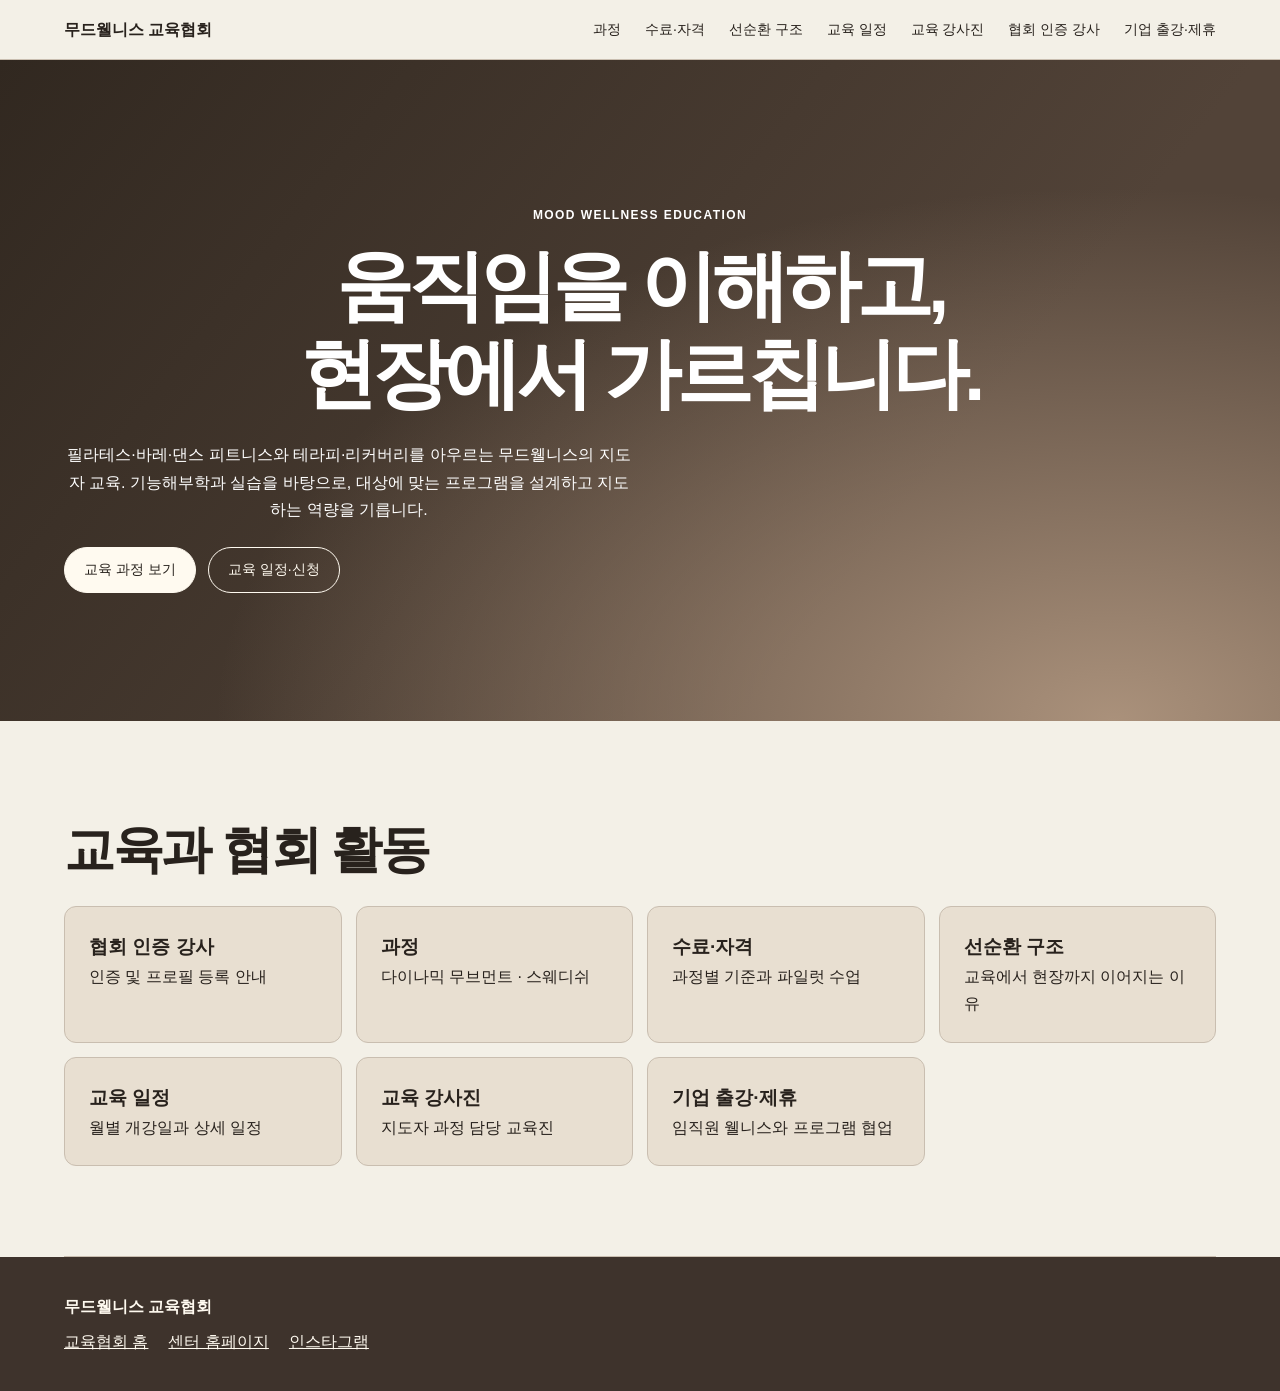
==== index.html @ dcc95cee "Distinguish teaching faculty from association-certified instructors" ====
<!DOCTYPE html>
<html lang="ko">
<head>
    <meta charset="UTF-8">
    <meta name="viewport" content="width=device-width, initial-scale=1.0">
    <title>무드웰니스 교육협회 | 무드웰니스 교육협회</title>
    <style>
        html {
            scroll-behavior: smooth;
        }
        
        *, *::before, *::after {
            box-sizing: border-box;
        }
        
        body {
            font-family: 'Malgun Gothic', 'Apple SD Gothic Neo', sans-serif;
            margin: 0;
            padding: 0;
            background-color: #fcfbfa;
            color: #333333;
            font-size: 11pt;
            line-height: 1.6;
        }

        /* 고정 네비게이션 바 */
        .navbar {
            position: fixed;
            top: 0;
            left: 0;
            width: 100%;
            height: 60px;
            background-color: rgba(43, 35, 33, 0.95);
            display: flex;
            justify-content: space-between;
            align-items: center;
            padding: 0 30px;
            z-index: 1000;
            box-shadow: 0 2px 10px rgba(0,0,0,0.1);
        }

        .navbar .logo {
            color: #ffffff;
            font-weight: bold;
            font-size: 14pt;
            letter-spacing: 1px;
        }

        .navbar .nav-links {
            display: flex;
            gap: 20px;
        }

        .navbar .nav-links a {
            color: #e0dcd8;
            text-decoration: none;
            font-size: 10.5pt;
            font-weight: 500;
            transition: color 0.3s;
        }

        .navbar .nav-links a:hover {
            color: #d4b29c;
        }
        
        /* 우측 상시 플로팅 버튼 그룹 */
        .floating-group {
            position: fixed;
            right: 25px;
            bottom: 25px;
            display: flex;
            flex-direction: column;
            gap: 10px;
            z-index: 9999;
        }

        .floating-btn {
            width: 220px;
            height: 48px;
            text-decoration: none;
            border-radius: 25px;
            display: flex;
            justify-content: center;
            align-items: center;
            font-weight: bold;
            font-size: 10pt;
            box-shadow: 0 4px 12px rgba(0,0,0,0.15);
            transition: transform 0.2s, background-color 0.2s;
        }

        .floating-btn:hover {
            transform: scale(1.03);
        }

        .floating-kakao {
            background-color: #FEE500;
            color: #191919;
        }

        .floating-kakao:hover {
            background-color: #fada0a;
        }

        .floating-apply {
            background-color: #7d2d3b;
            color: #ffffff;
        }

        .floating-apply:hover {
            background-color: #63232e;
        }

        .floating-icon {
            margin-right: 6px;
            font-size: 12pt;
        }
        
        .section {
            padding: 100px 30px 80px 30px;
            min-height: 100vh;
            display: flex;
            flex-direction: column;
            justify-content: center;
            align-items: center;
            scroll-margin-top: 60px;
        }
        
        /* 1. 히어로 섹션 */
        #hero {
            background-color: #2b2321;
            color: #ffffff;
            text-align: center;
            padding-top: 140px;
        }
        
        .hero-tag {
            font-size: 12pt;
            letter-spacing: 3px;
            color: #d4b29c;
            margin-bottom: 15px;
            font-weight: bold;
        }
        
        .hero-title {
            font-size: 32pt;
            font-weight: bold;
            line-height: 1.4;
            margin: 0 0 20px 0;
            color: #ffffff;
        }
        
        .hero-sub {
            font-size: 15pt;
            color: #e0dcd8;
            margin-bottom: 40px;
        }
        
        .hero-keywords {
            display: flex;
            gap: 15px;
            margin-bottom: 50px;
        }
        
        .keyword-badge {
            background-color: rgba(212, 178, 156, 0.2);
            border: 1px solid rgba(212, 178, 156, 0.4);
            padding: 8px 25px;
            border-radius: 25px;
            font-size: 11pt;
            color: #d4b29c;
        }

        .cta-btn {
            display: inline-block;
            background-color: #d4b29c;
            color: #2b2321;
            padding: 15px 40px;
            border-radius: 4px;
            font-weight: bold;
            text-decoration: none;
            font-size: 12pt;
            transition: background-color 0.3s;
            margin-top: 10px;
        }

        .cta-btn:hover {
            background-color: #c39e87;
        }
        
        /* 2. 가치관 섹션 */
        #value {
            background-color: #f5f1ed;
            text-align: center;
        }
        
        .section-label {
            font-size: 11pt;
            text-transform: uppercase;
            letter-spacing: 3px;
            color: #8c7667;
            margin-bottom: 15px;
            font-weight: bold;
        }
        
        .value-title {
            font-size: 24pt;
            color: #4a3b32;
            margin-bottom: 30px;
            line-height: 1.5;
            max-width: 900px;
        }
        
        .value-text {
            font-size: 13pt;
            color: #5a4f46;
            max-width: 800px;
            margin: 0 auto;
            line-height: 1.9;
        }
        
        /* 3. 철학 및 특징 섹션 */
        #philosophy {
            background-color: #faf7f5;
        }
        
        .philo-card {
            text-align: center;
            max-width: 800px;
            margin-bottom: 60px;
            background: #ffffff;
            padding: 40px;
            border-radius: 8px;
            border: 1px solid #eaded7;
        }

        .philo-title {
            font-size: 24pt;
            color: #7d2d3b;
            margin-bottom: 20px;
            font-weight: bold;
        }
        
        .philo-text {
            font-size: 12pt;
            color: #555555;
            line-height: 1.9;
        }
        
        .why-grid {
            display: flex;
            gap: 25px;
            max-width: 1100px;
            width: 100%;
        }
        
        .why-col {
            flex: 1;
            background-color: #ffffff;
            border: 1px solid #e8e3de;
            border-radius: 8px;
            padding: 35px 25px;
            box-shadow: 0 4px 15px rgba(0,0,0,0.02);
        }
        
        .col-num {
            font-size: 18pt;
            font-weight: bold;
            color: #7d2d3b;
            margin-bottom: 10px;
        }
        
        .col-title {
            font-size: 14pt;
            font-weight: bold;
            color: #333333;
            margin-bottom: 15px;
            border-left: 4px solid #7d2d3b;
            padding-left: 10px;
        }
        
        .col-desc {
            font-size: 11pt;
            color: #666666;
            line-height: 1.7;
        }
        
        /* 4. 커리큘럼 섹션 */
        #curriculum {
            background-color: #ffffff;
        }

        .curr-main-title {
            font-size: 26pt;
            color: #4a3b32;
            text-align: center;
            margin-bottom: 50px;
            font-weight: bold;
        }
        
        .curr-grid {
            display: flex;
            gap: 30px;
            max-width: 1100px;
            width: 100%;
        }
        
        .curr-col {
            flex: 1;
            background-color: #ffffff;
            border: 1px solid #e8e3de;
            border-top: 5px solid #7d2d3b;
            border-radius: 4px;
            padding: 40px 30px;
            display: flex;
            flex-direction: column;
        }
        
        .curr-col.accent {
            border-top-color: #8c7667;
        }
        
        .curr-type {
            font-size: 18pt;
            font-weight: bold;
            color: #333333;
            margin-bottom: 5px;
        }
        
        .curr-subtype {
            font-size: 11pt;
            color: #888888;
            margin-bottom: 30px;
        }
        
        .curr-section-title {
            font-size: 12pt;
            font-weight: bold;
            color: #7d2d3b;
            margin-bottom: 15px;
            margin-top: 20px;
        }

        .curr-col.accent .curr-section-title {
            color: #8c7667;
        }
        
        .curr-list {
            list-style: none;
            padding: 0;
            margin: 0 0 30px 0;
        }
        
        .curr-list li {
            font-size: 11pt;
            color: #555555;
            margin-bottom: 10px;
            padding-left: 22px;
            position: relative;
        }
        
        .curr-list li::before {
            content: "✓";
            position: absolute;
            left: 0;
            color: #7d2d3b;
            font-weight: bold;
        }
        
        .curr-col.accent .curr-list li::before {
            color: #8c7667;
        }
        
        .curr-detail-list {
            list-style: none;
            padding: 0;
            margin: 0;
        }
        
        .curr-detail-list li {
            font-size: 10.5pt;
            color: #666666;
            margin-bottom: 8px;
            padding-left: 15px;
            position: relative;
        }

        .curr-detail-list li::before {
            content: "•";
            position: absolute;
            left: 0;
            color: #ccc;
        }

        .inner-link-btn {
            margin-top: auto;
            background-color: #7d2d3b;
            color: #ffffff;
            text-align: center;
            padding: 12px 20px;
            border-radius: 4px;
            font-weight: bold;
            text-decoration: none;
            font-size: 11pt;
            cursor: pointer;
            border: none;
            transition: background-color 0.3s;
        }

        .curr-col.accent .inner-link-btn {
            background-color: #8c7667;
        }

        .inner-link-btn:hover {
            background-color: #63232e;
        }

        .curr-col.accent .inner-link-btn:hover {
            background-color: #725f52;
        }
        
        /* 5. 추천 대상 섹션 */
        #target {
            background-color: #fcfbfa;
        }
        
        .target-grid {
            display: grid;
            grid-template-columns: repeat(2, 1fr);
            gap: 25px;
            max-width: 1100px;
            width: 100%;
            margin-top: 20px;
        }
        
        .target-inner {
            background-color: #ffffff;
            border: 1px solid #eeded7;
            border-radius: 8px;
            padding: 35px;
            box-shadow: 0 4px 10px rgba(0,0,0,0.01);
        }
        
        .target-num {
            font-size: 13pt;
            color: #8c7667;
            font-weight: bold;
            margin-bottom: 5px;
        }
        
        .target-title {
            font-size: 14pt;
            font-weight: bold;
            color: #7d2d3b;
            margin-bottom: 20px;
        }
        
        .target-list {
            padding-left: 20px;
            margin: 0;
        }
        
        .target-list li {
            font-size: 10.5pt;
            color: #555555;
            margin-bottom: 12px;
            line-height: 1.6;
        }
        
        /* 6. 푸터 섹션 */
        .footer {
            background-color: #7d2d3b;
            color: #ffffff;
            padding: 60px 30px;
            text-align: center;
            width: 100%;
        }
        
        .footer-cta {
            font-size: 20pt;
            font-weight: bold;
            margin-bottom: 15px;
            color: #ffffff;
        }
        
        .footer-sub {
            font-size: 13pt;
            color: #e0c5c9;
            margin-bottom: 35px;
        }
        
        .footer-btn {
            display: inline-block;
            background-color: #ffffff;
            color: #7d2d3b;
            padding: 15px 45px;
            border-radius: 4px;
            font-weight: bold;
            text-decoration: none;
            font-size: 12pt;
            transition: background-color 0.3s;
        }

        .footer-btn:hover {
            background-color: #f5f5f5;
        }
        
        .footer-info {
            margin-top: 50px;
            font-size: 9.5pt;
            color: #c9a0a6;
            border-top: 1px solid rgba(255,255,255,0.15);
            padding-top: 30px;
            line-height: 1.8;
        }

        /* 모달(Modal) 팝업 레이아웃 스타일 */
        .modal-overlay {
            position: fixed;
            top: 0;
            left: 0;
            width: 100%;
            height: 100%;
            background-color: rgba(0,0,0,0.7);
            display: none;
            justify-content: center;
            align-items: center;
            z-index: 10000;
            padding: 20px;
        }

        .modal-content {
            background-color: #fcfbfa;
            width: 100%;
            max-width: 800px;
            max-height: 85vh;
            border-radius: 8px;
            overflow-y: auto;
            padding: 40px 30px;
            position: relative;
            box-shadow: 0 5px 25px rgba(0,0,0,0.3);
        }

        .modal-close-btn {
            position: absolute;
            top: 20px;
            right: 20px;
            font-size: 20pt;
            background: none;
            border: none;
            color: #555555;
            cursor: pointer;
            font-weight: bold;
        }

        .modal-header-tag {
            font-size: 10.5pt;
            color: #8c7667;
            font-weight: bold;
            letter-spacing: 1px;
            margin-bottom: 5px;
        }

        .modal-title {
            font-size: 22pt;
            color: #7d2d3b;
            font-weight: bold;
            margin: 0 0 10px 0;
            line-height: 1.4;
        }

        .modal-subtitle {
            font-size: 13pt;
            color: #333333;
            margin-bottom: 25px;
            border-bottom: 2px solid #eeded7;
            padding-bottom: 15px;
            font-weight: 500;
        }

        .modal-section {
            margin-bottom: 30px;
        }

        .modal-section-title {
            font-size: 13pt;
            font-weight: bold;
            color: #4a3b32;
            margin-bottom: 12px;
            border-left: 4px solid #7d2d3b;
            padding-left: 10px;
        }

        .modal-intro-text {
            font-size: 11pt;
            color: #555555;
            line-height: 1.8;
            background-color: #f5f1ed;
            padding: 20px;
            border-radius: 6px;
        }

        .modal-features-grid {
            display: grid;
            grid-template-columns: repeat(3, 1fr);
            gap: 15px;
            margin-top: 15px;
        }

        .modal-feat-box {
            background: #ffffff;
            border: 1px solid #e8e3de;
            padding: 20px 15px;
            border-radius: 6px;
        }

        .modal-feat-num {
            font-size: 11pt;
            font-weight: bold;
            color: #7d2d3b;
            margin-bottom: 5px;
        }

        .modal-feat-title {
            font-size: 11.5pt;
            font-weight: bold;
            color: #333333;
            margin-bottom: 8px;
        }

        .modal-feat-desc {
            font-size: 9.5pt;
            color: #666666;
            line-height: 1.6;
        }

        /* 모달 팝업 내부의 교육 혜택 전용 그리드 레이아웃 */
        .modal-benefits-grid {
            display: grid;
            grid-template-columns: repeat(2, 1fr);
            gap: 15px;
            margin-top: 15px;
        }

        .modal-benefit-box {
            background-color: #f5f1ed;
            border: 1px solid #e8e3de;
            border-radius: 6px;
            padding: 20px;
            display: flex;
            align-items: center;
            gap: 15px;
        }

        .modal-benefit-icon {
            font-size: 18pt;
            background-color: #ffffff;
            width: 45px;
            height: 45px;
            border-radius: 50%;
            display: flex;
            justify-content: center;
            align-items: center;
            color: #7d2d3b;
            flex-shrink: 0;
            box-shadow: 0 2px 5px rgba(0,0,0,0.05);
        }

        .modal-benefit-text {
            font-size: 11pt;
            font-weight: bold;
            color: #4a3b32;
            line-height: 1.4;
        }

        .modal-step-box {
            background: #ffffff;
            border: 1px solid #eaded7;
            padding: 25px;
            border-radius: 6px;
            margin-bottom: 15px;
        }

        .modal-step-title {
            font-size: 12pt;
            font-weight: bold;
            color: #ffffff;
            background-color: #5a4f46;
            padding: 8px 15px;
            border-radius: 4px;
            margin-bottom: 15px;
            display: inline-block;
        }

        .modal-step-box:last-child .modal-step-title {
            background-color: #443a33;
        }

        .modal-step-list {
            margin: 0;
            padding-left: 20px;
        }

        .modal-step-list li {
            font-size: 10.5pt;
            color: #444444;
            margin-bottom: 8px;
            line-height: 1.6;
        }

        @media (max-width: 768px) {
            .why-grid, .curr-grid, .target-grid, .modal-features-grid, .modal-benefits-grid {
                flex-direction: column;
                grid-template-columns: 1fr;
            }
            .navbar .nav-links {
                display: none;
            }
            .hero-title {
                font-size: 22pt;
            }
            .floating-group {
                right: 15px;
                bottom: 15px;
            }
            .floating-btn {
                width: 190px;
                height: 42px;
                font-size: 9pt;
            }
        }
    </style>
<style>:root{--paper:#f3f0e7;--ink:#28221d;--muted:#65594f;--line:#c9beb0;--dark:#3e332c}body{background:var(--paper);color:var(--ink);font-family:"Apple SD Gothic Neo","Malgun Gothic",sans-serif;font-size:16px;line-height:1.7}.edu-nav{display:flex;flex-wrap:wrap;justify-content:space-between;align-items:center;gap:12px;padding:16px max(5vw,20px);border-bottom:1px solid var(--line)}.edu-nav a,.edu-foot a{color:inherit;text-decoration:none}.edu-nav nav{display:flex;gap:clamp(10px,2vw,24px);flex-wrap:wrap;font-size:14px}.edu-brand{font-weight:800}.edu-hero{padding:clamp(60px,10vw,140px) max(5vw,20px);background:radial-gradient(ellipse at 87% 100%,#aa917b 0%,transparent 57%),linear-gradient(128deg,#312820,#524338 70%);color:#fffaf0}.edu-hero h1{font-size:clamp(34px,6vw,84px);line-height:1.14;letter-spacing:-.065em;margin:15px 0 24px;word-break:keep-all}.edu-hero p{max-width:570px}.edu-kicker{font-size:12px;letter-spacing:.12em;font-weight:700}.edu-section,#curriculum.section{width:min(1160px,90vw);margin:auto;padding:clamp(48px,7vw,100px) 0;border-bottom:1px solid var(--line);text-align:left;background:transparent;max-width:none}.edu-section h2,#curriculum .curr-main-title{font-size:clamp(28px,4vw,52px);line-height:1.24;letter-spacing:-.045em;margin:8px 0 24px;color:var(--ink)}.edu-grid{display:grid;grid-template-columns:repeat(auto-fit,minmax(min(100%,245px),1fr));gap:0;border-top:1px solid var(--line)}.edu-grid article{padding:24px;border-bottom:1px solid var(--line);border-right:1px solid var(--line)}.edu-grid article:last-child{border-right:0}.edu-grid h3{margin:0 0 8px}.edu-grid p,.edu-section>p{color:var(--muted);max-width:70ch}.edu-actions{display:flex;flex-wrap:wrap;gap:12px;margin-top:24px}.edu-button,.inner-link-btn{display:inline-block;border:1px solid var(--dark);border-radius:999px;padding:10px 19px;color:#fffaf0;background:var(--dark);text-decoration:none;font:inherit;font-size:14px;cursor:pointer}.edu-hero .edu-button{background:#fffaf0;color:var(--ink);border-color:#fffaf0}.edu-hero .edu-button.secondary{background:transparent;color:#fffaf0}.edu-foot{background:var(--dark);color:#fffaf0;padding:36px 5vw}.edu-foot a{display:inline-block;margin:8px 20px 0 0;text-decoration:underline}#curriculum .curr-grid{display:grid;grid-template-columns:repeat(2,minmax(0,1fr));gap:20px}#curriculum .curr-col{background:#ebe4da;color:var(--ink);border:1px solid var(--line);box-shadow:none;padding:clamp(17px,3vw,34px)}#curriculum .curr-col.accent{background:#e2d7ca}#curriculum .section-label{color:var(--muted)}a:focus-visible,button:focus-visible{outline:2px solid #95745a;outline-offset:4px}@media(max-width:700px){#curriculum .curr-grid{grid-template-columns:1fr}.edu-grid article{border-right:0}}@media(prefers-reduced-motion:reduce){html{scroll-behavior:auto}}</style>
<style>
.edu-button,.inner-link-btn,.button{transition:transform .2s ease,box-shadow .2s ease}
@media(hover:hover){.edu-button:hover,.inner-link-btn:hover,.button:hover{transform:translateY(-2px);box-shadow:0 5px 15px rgb(40 34 29 / .18)}}
@keyframes mw-rise{from{opacity:.45;transform:translateY(12px)}to{opacity:1;transform:translateY(0)}}
@media(prefers-reduced-motion:no-preference){.mw-enter{animation:mw-rise .48s ease-out both}}
@media(prefers-reduced-motion:reduce){html{scroll-behavior:auto!important}.edu-button,.inner-link-btn,.button{transition:none}}
</style>
<style>
.edu-nav{position:sticky;top:0;background:#f3f0e7;z-index:5}.edu-nav nav a:hover{text-decoration:underline}.edu-page-hero{padding:clamp(42px,7vw,95px) 5vw;background:linear-gradient(118deg,#30261f,#6a5749);color:#fffaf0}.edu-page-hero h1{font-size:clamp(35px,6vw,72px);letter-spacing:-.055em;line-height:1.18;margin:12px 0}.edu-page-hero p{max-width:58ch;margin-bottom:0}.feature-links{display:grid;grid-template-columns:repeat(auto-fit,minmax(min(100%,220px),1fr));gap:14px}.feature-links a{display:block;padding:24px;background:#e8dfd1;border:1px solid #c9beb0;border-radius:12px;text-decoration:none;color:#28221d;transition:background .2s}.feature-links a:hover{background:#dacbbb}.feature-links strong{display:block;font-size:19px}.edu-section .modal-section{margin:24px 0;padding:clamp(18px,4vw,32px);background:#fffaf1;border:1px solid #c9beb0;border-radius:12px}.edu-section .modal-section-title{font-size:clamp(19px,3vw,26px);color:#382b23}.edu-section .modal-feat-box,.edu-section .modal-step-box{background:#f0e8dc;color:#28221d}.edu-section .modal-grid,.edu-section .modal-feat-grid{gap:12px}.edu-section .modal-text{color:#51473e}.edu-section .modal-subtitle{color:#51473e}.cal-bar{display:flex;align-items:center;justify-content:space-between;gap:12px;margin-bottom:16px}.cal-bar h2{margin:0}.cal-grid{display:grid;grid-template-columns:repeat(7,minmax(0,1fr));gap:2px}.cal-day{background:#fffaf1;min-height:76px;padding:6px;border:1px solid #ddd1c2;overflow-wrap:anywhere}.cal-day.empty{background:transparent;border-color:transparent}.cal-week{text-align:center;font-weight:700;font-size:13px}.cal-event{display:block;width:100%;border:0;text-align:left;background:#e3d4c4;color:#30261f;border-radius:4px;padding:4px;cursor:pointer;margin-top:4px}.edu-panel{margin:20px 0;padding:24px;background:#ebe2d4;border-radius:12px}.edu-form{display:grid;gap:12px;max-width:640px}.edu-form label{display:grid;gap:3px}.edu-form input,.edu-form textarea,.edu-form select{width:100%;font:inherit;padding:8px;border:1px solid #a89989;border-radius:6px;background:#fffcf5}.edu-form input[type=checkbox]{width:auto}.edu-form button{justify-self:start}.edu-panel pre{font:inherit;white-space:pre-wrap;overflow-wrap:anywhere}.edu-profile img{width:100%;max-height:260px;object-fit:cover;border-radius:8px}.edu-profile p{white-space:pre-wrap}@media(max-width:560px){.cal-day{min-height:45px;padding:2px;font-size:12px}.cal-event{font-size:10px;padding:2px}.edu-panel{padding:14px}.edu-nav nav{gap:8px 12px}}
</style></head>
<body><header class="edu-nav"><a class="edu-brand" href="./">무드웰니스 교육협회</a><nav aria-label="주 메뉴"><a href="./courses.html">과정</a><a href="./completion.html">수료·자격</a><a href="./cycle.html">선순환 구조</a><a href="./calendar.html">교육 일정</a><a href="./instructors.html">교육 강사진</a><a href="./directory.html">협회 인증 강사</a><a href="./partners.html">기업 출강·제휴</a></nav></header><main><section id="hero" class="edu-hero"><span class="edu-kicker">MOOD WELLNESS EDUCATION</span><h1>움직임을 이해하고,<br>현장에서 가르칩니다.</h1><p>필라테스·바레·댄스 피트니스와 테라피·리커버리를 아우르는 무드웰니스의 지도자 교육. 기능해부학과 실습을 바탕으로, 대상에 맞는 프로그램을 설계하고 지도하는 역량을 기릅니다.</p><div class="edu-actions"><a class="edu-button" href="./courses.html">교육 과정 보기</a><a class="edu-button secondary" href="https://litt.ly/moodwellness">교육 일정·신청</a></div></section><section class="edu-section"><h2>교육과 협회 활동</h2><div class="feature-links"><a href="./directory.html"><strong>협회 인증 강사</strong>인증 및 프로필 등록 안내</a><a href="./courses.html"><strong>과정</strong>다이나믹 무브먼트 · 스웨디쉬</a><a href="./completion.html"><strong>수료·자격</strong>과정별 기준과 파일럿 수업</a><a href="./cycle.html"><strong>선순환 구조</strong>교육에서 현장까지 이어지는 이유</a><a href="./calendar.html"><strong>교육 일정</strong>월별 개강일과 상세 일정</a><a href="./instructors.html"><strong>교육 강사진</strong>지도자 과정 담당 교육진</a><a href="./partners.html"><strong>기업 출강·제휴</strong>임직원 웰니스와 프로그램 협업</a></div></section></main><footer class="edu-foot"><strong>무드웰니스 교육협회</strong><div><a href="./">교육협회 홈</a><a href="https://02younge.github.io/Moodwellness/">센터 홈페이지</a><a href="https://www.instagram.com/moodwellness_edu/">인스타그램</a></div></footer><script>
(() => {
  if (!matchMedia('(prefers-reduced-motion: no-preference)').matches || !('IntersectionObserver' in window)) return;
  const observer = new IntersectionObserver(entries => {
    for (const entry of entries) {
      if (!entry.isIntersecting) continue;
      observer.unobserve(entry.target);
      entry.target.classList.add('mw-enter');
      entry.target.addEventListener('animationend', () => entry.target.classList.remove('mw-enter'), { once: true });
    }
  }, { threshold: .12 });
  document.querySelectorAll('.edu-hero h1, .hero h1, main section h2, .edu-grid article, .curr-col, main ol li').forEach(node => observer.observe(node));
})();
</script></body></html>
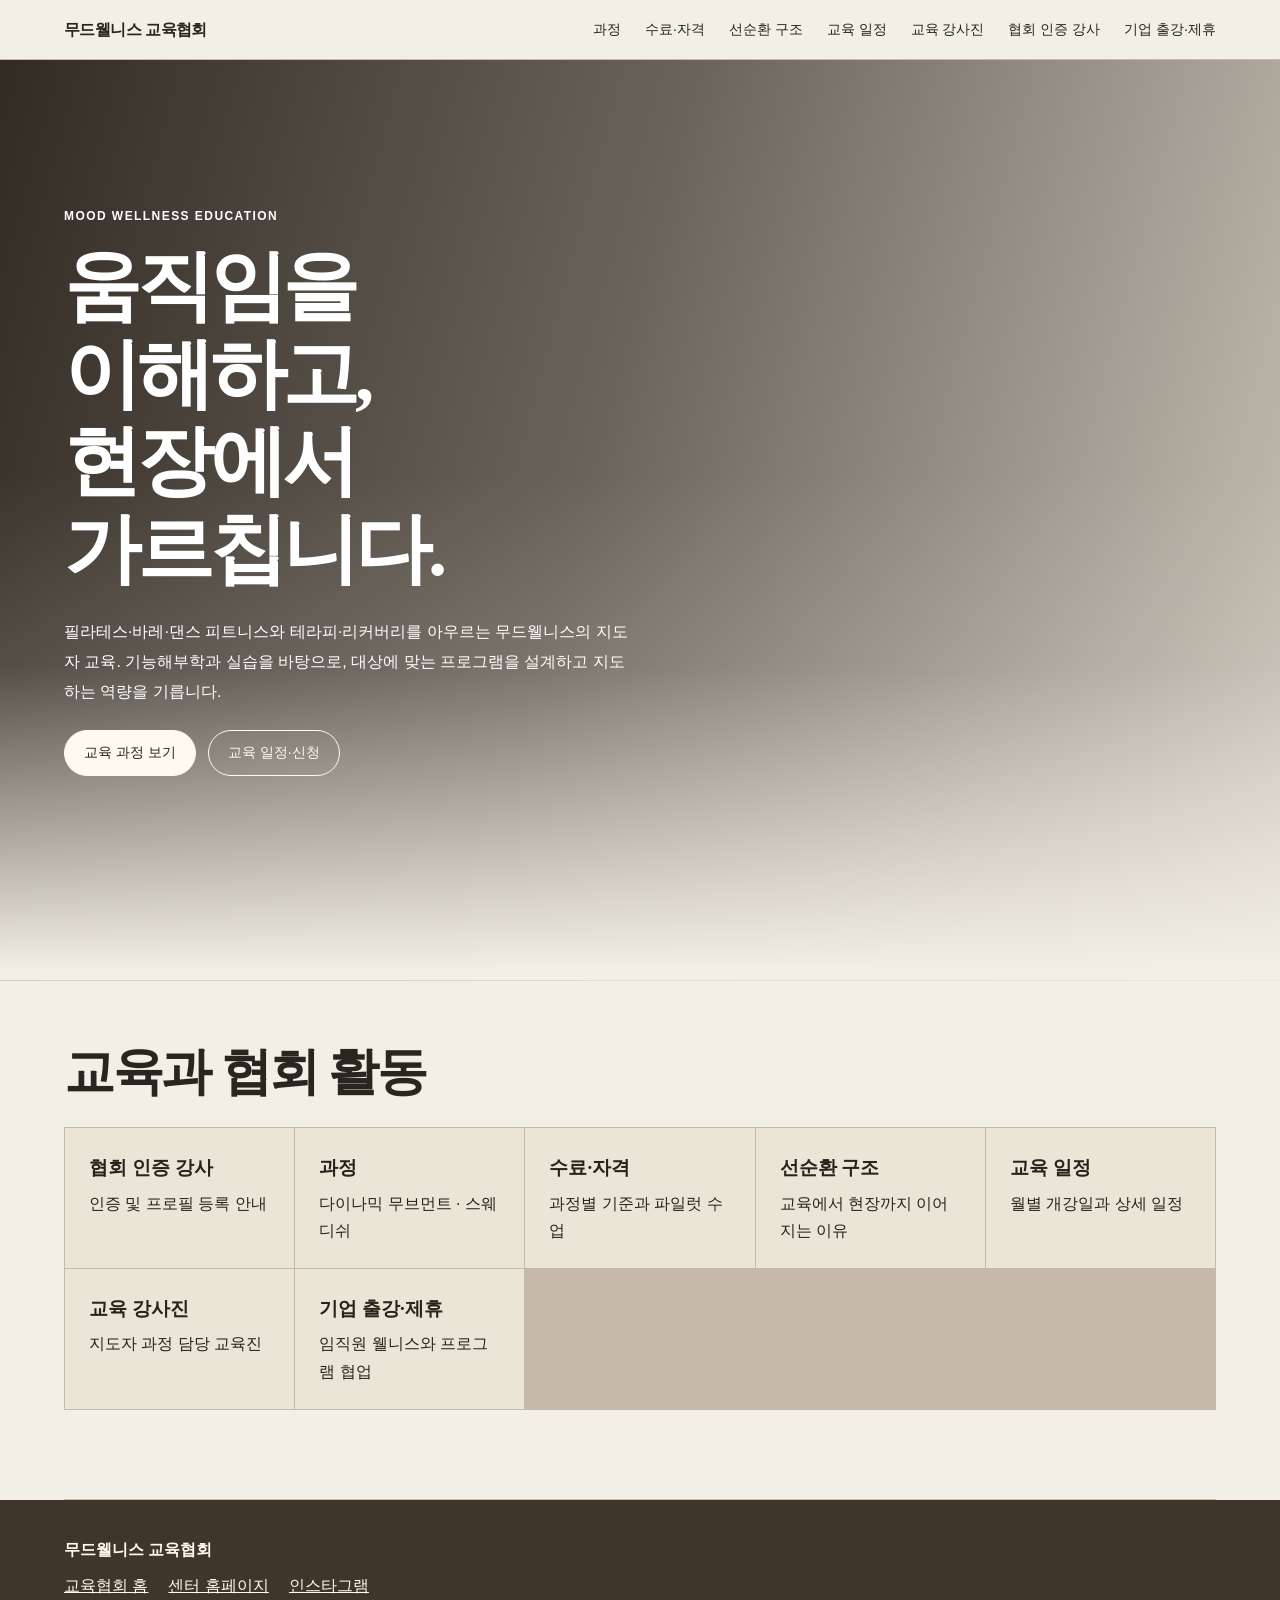
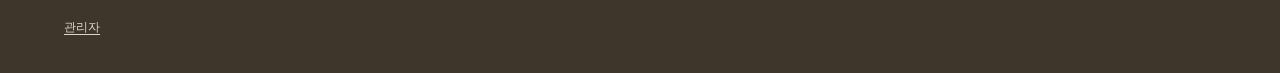
==== commit c602a622: "Refresh association design and add course photo galleries" ====
--- a/index.html
+++ b/index.html
@@ -739,8 +739,9 @@
 </style>
 <style>
 .edu-nav{position:sticky;top:0;background:#f3f0e7;z-index:5}.edu-nav nav a:hover{text-decoration:underline}.edu-page-hero{padding:clamp(42px,7vw,95px) 5vw;background:linear-gradient(118deg,#30261f,#6a5749);color:#fffaf0}.edu-page-hero h1{font-size:clamp(35px,6vw,72px);letter-spacing:-.055em;line-height:1.18;margin:12px 0}.edu-page-hero p{max-width:58ch;margin-bottom:0}.feature-links{display:grid;grid-template-columns:repeat(auto-fit,minmax(min(100%,220px),1fr));gap:14px}.feature-links a{display:block;padding:24px;background:#e8dfd1;border:1px solid #c9beb0;border-radius:12px;text-decoration:none;color:#28221d;transition:background .2s}.feature-links a:hover{background:#dacbbb}.feature-links strong{display:block;font-size:19px}.edu-section .modal-section{margin:24px 0;padding:clamp(18px,4vw,32px);background:#fffaf1;border:1px solid #c9beb0;border-radius:12px}.edu-section .modal-section-title{font-size:clamp(19px,3vw,26px);color:#382b23}.edu-section .modal-feat-box,.edu-section .modal-step-box{background:#f0e8dc;color:#28221d}.edu-section .modal-grid,.edu-section .modal-feat-grid{gap:12px}.edu-section .modal-text{color:#51473e}.edu-section .modal-subtitle{color:#51473e}.cal-bar{display:flex;align-items:center;justify-content:space-between;gap:12px;margin-bottom:16px}.cal-bar h2{margin:0}.cal-grid{display:grid;grid-template-columns:repeat(7,minmax(0,1fr));gap:2px}.cal-day{background:#fffaf1;min-height:76px;padding:6px;border:1px solid #ddd1c2;overflow-wrap:anywhere}.cal-day.empty{background:transparent;border-color:transparent}.cal-week{text-align:center;font-weight:700;font-size:13px}.cal-event{display:block;width:100%;border:0;text-align:left;background:#e3d4c4;color:#30261f;border-radius:4px;padding:4px;cursor:pointer;margin-top:4px}.edu-panel{margin:20px 0;padding:24px;background:#ebe2d4;border-radius:12px}.edu-form{display:grid;gap:12px;max-width:640px}.edu-form label{display:grid;gap:3px}.edu-form input,.edu-form textarea,.edu-form select{width:100%;font:inherit;padding:8px;border:1px solid #a89989;border-radius:6px;background:#fffcf5}.edu-form input[type=checkbox]{width:auto}.edu-form button{justify-self:start}.edu-panel pre{font:inherit;white-space:pre-wrap;overflow-wrap:anywhere}.edu-profile img{width:100%;max-height:260px;object-fit:cover;border-radius:8px}.edu-profile p{white-space:pre-wrap}@media(max-width:560px){.cal-day{min-height:45px;padding:2px;font-size:12px}.cal-event{font-size:10px;padding:2px}.edu-panel{padding:14px}.edu-nav nav{gap:8px 12px}}
-</style></head>
-<body><header class="edu-nav"><a class="edu-brand" href="./">무드웰니스 교육협회</a><nav aria-label="주 메뉴"><a href="./courses.html">과정</a><a href="./completion.html">수료·자격</a><a href="./cycle.html">선순환 구조</a><a href="./calendar.html">교육 일정</a><a href="./instructors.html">교육 강사진</a><a href="./directory.html">협회 인증 강사</a><a href="./partners.html">기업 출강·제휴</a></nav></header><main><section id="hero" class="edu-hero"><span class="edu-kicker">MOOD WELLNESS EDUCATION</span><h1>움직임을 이해하고,<br>현장에서 가르칩니다.</h1><p>필라테스·바레·댄스 피트니스와 테라피·리커버리를 아우르는 무드웰니스의 지도자 교육. 기능해부학과 실습을 바탕으로, 대상에 맞는 프로그램을 설계하고 지도하는 역량을 기릅니다.</p><div class="edu-actions"><a class="edu-button" href="./courses.html">교육 과정 보기</a><a class="edu-button secondary" href="https://litt.ly/moodwellness">교육 일정·신청</a></div></section><section class="edu-section"><h2>교육과 협회 활동</h2><div class="feature-links"><a href="./directory.html"><strong>협회 인증 강사</strong>인증 및 프로필 등록 안내</a><a href="./courses.html"><strong>과정</strong>다이나믹 무브먼트 · 스웨디쉬</a><a href="./completion.html"><strong>수료·자격</strong>과정별 기준과 파일럿 수업</a><a href="./cycle.html"><strong>선순환 구조</strong>교육에서 현장까지 이어지는 이유</a><a href="./calendar.html"><strong>교육 일정</strong>월별 개강일과 상세 일정</a><a href="./instructors.html"><strong>교육 강사진</strong>지도자 과정 담당 교육진</a><a href="./partners.html"><strong>기업 출강·제휴</strong>임직원 웰니스와 프로그램 협업</a></div></section></main><footer class="edu-foot"><strong>무드웰니스 교육협회</strong><div><a href="./">교육협회 홈</a><a href="https://02younge.github.io/Moodwellness/">센터 홈페이지</a><a href="https://www.instagram.com/moodwellness_edu/">인스타그램</a></div></footer><script>
+</style><style>.edu-admin-footer{display:block;width:fit-content;margin-top:12px;font-size:12px;opacity:.8}.edu-photo-gallery{display:grid;grid-template-columns:repeat(auto-fit,minmax(min(100%,240px),1fr));gap:12px;margin:18px 0}.edu-photo-gallery img{display:block;width:100%;height:auto;max-height:540px;object-fit:contain;border-radius:8px;background:#e8dfd1}.edu-profile .edu-photo-gallery img{object-fit:contain}</style><link rel="stylesheet" href="./association.css">
+</head>
+<body><header class="edu-nav"><a class="edu-brand" href="./">무드웰니스 교육협회</a><nav aria-label="주 메뉴"><a href="./courses.html">과정</a><a href="./completion.html">수료·자격</a><a href="./cycle.html">선순환 구조</a><a href="./calendar.html">교육 일정</a><a href="./instructors.html">교육 강사진</a><a href="./directory.html">협회 인증 강사</a><a href="./partners.html">기업 출강·제휴</a></nav></header><main><section id="hero" class="edu-hero"><span class="edu-kicker">MOOD WELLNESS EDUCATION</span><h1>움직임을 이해하고,<br>현장에서 가르칩니다.</h1><p>필라테스·바레·댄스 피트니스와 테라피·리커버리를 아우르는 무드웰니스의 지도자 교육. 기능해부학과 실습을 바탕으로, 대상에 맞는 프로그램을 설계하고 지도하는 역량을 기릅니다.</p><div class="edu-actions"><a class="edu-button" href="./courses.html">교육 과정 보기</a><a class="edu-button secondary" href="./calendar.html">교육 일정·신청</a></div></section><section class="edu-section home-links"><h2>교육과 협회 활동</h2><div class="feature-links"><a href="./directory.html"><strong>협회 인증 강사</strong>인증 및 프로필 등록 안내</a><a href="./courses.html"><strong>과정</strong>다이나믹 무브먼트 · 스웨디쉬</a><a href="./completion.html"><strong>수료·자격</strong>과정별 기준과 파일럿 수업</a><a href="./cycle.html"><strong>선순환 구조</strong>교육에서 현장까지 이어지는 이유</a><a href="./calendar.html"><strong>교육 일정</strong>월별 개강일과 상세 일정</a><a href="./instructors.html"><strong>교육 강사진</strong>지도자 과정 담당 교육진</a><a href="./partners.html"><strong>기업 출강·제휴</strong>임직원 웰니스와 프로그램 협업</a></div></section></main><footer class="edu-foot"><strong>무드웰니스 교육협회</strong><div><a href="./">교육협회 홈</a><a href="https://02younge.github.io/Moodwellness/">센터 홈페이지</a><a href="https://www.instagram.com/moodwellness_edu/">인스타그램</a></div><a class="edu-admin-footer" href="./admin.html">관리자</a></footer><script>
 (() => {
   if (!matchMedia('(prefers-reduced-motion: no-preference)').matches || !('IntersectionObserver' in window)) return;
   const observer = new IntersectionObserver(entries => {
--- a/association.css
+++ b/association.css
@@ -0,0 +1,54 @@
+:root {
+  --paper: #f2efe6;
+  --ink: #29251f;
+  --muted: #5c5348;
+  --line: #c5baaa;
+  --dark: #3e352b;
+  --display: "Iowan Old Style", "Noto Serif KR", "Batang", Georgia, serif;
+}
+body { background: var(--paper); color: var(--ink); }
+.edu-nav { background: var(--paper); border-color: var(--line); }
+.edu-brand { letter-spacing: -.035em; }
+body h1, .edu-section h2, #curriculum .curr-main-title, .curr-type, .feature-links strong {
+  font-family: var(--display); font-weight: 600; word-break: keep-all;
+}
+.edu-page-hero, body .hero {
+  background: radial-gradient(ellipse at 95% 0%, #82705b, transparent 68%), #3c3228;
+}
+body #hero.edu-hero {
+  min-height: clamp(510px, 77svh, 800px);
+  padding: clamp(68px, 11vw, 150px) max(5vw, 20px) clamp(125px, 16vw, 225px);
+  align-items: flex-start;
+  text-align: left;
+  background-color: var(--paper);
+  background-image:
+    linear-gradient(to bottom, transparent 45%, rgb(242 239 230 / .12) 66%, var(--paper) 99%),
+    linear-gradient(105deg, rgb(37 31 24 / .94), rgb(51 43 34 / .71) 46%, rgb(77 62 45 / .24)),
+    url("https://02younge.github.io/Moodwellness/3.jpg");
+  background-size: cover;
+  background-position: center, center, center 44%;
+}
+.edu-hero h1 { max-width: 15ch; letter-spacing: -.055em; }
+.edu-hero p { margin: 0; line-height: 1.85; }
+.home-links { padding-top: clamp(18px, 4vw, 52px); }
+.feature-links { gap: 1px; background: var(--line); border: 1px solid var(--line); }
+.feature-links a { background: #ebe5d8; border: 0; border-radius: 0; min-height: 116px; }
+.feature-links a:hover { background: #e1d7c7; }
+.feature-links strong { margin-bottom: 5px; }
+.edu-section .modal-section { background: #f8f4eb; border-radius: 4px; }
+.edu-hero .edu-actions { row-gap: 8px; }
+body footer a.edu-admin-footer {
+  display: block;
+  width: fit-content;
+  margin: 18px 0 0;
+  font-size: 12px;
+  opacity: .82;
+  text-underline-offset: 3px;
+}
+body footer:not(.edu-foot) a.edu-admin-footer { margin-left: max(5vw, 16px); }
+@media (max-width: 600px) {
+  body #hero.edu-hero { min-height: 0; padding-top: 68px; padding-bottom: 114px; }
+  .edu-hero h1 { font-size: clamp(32px, 8.4vw, 49px); }
+  .feature-links { grid-template-columns: 1fr; }
+  .feature-links a { min-height: 0; padding: 17px; }
+}
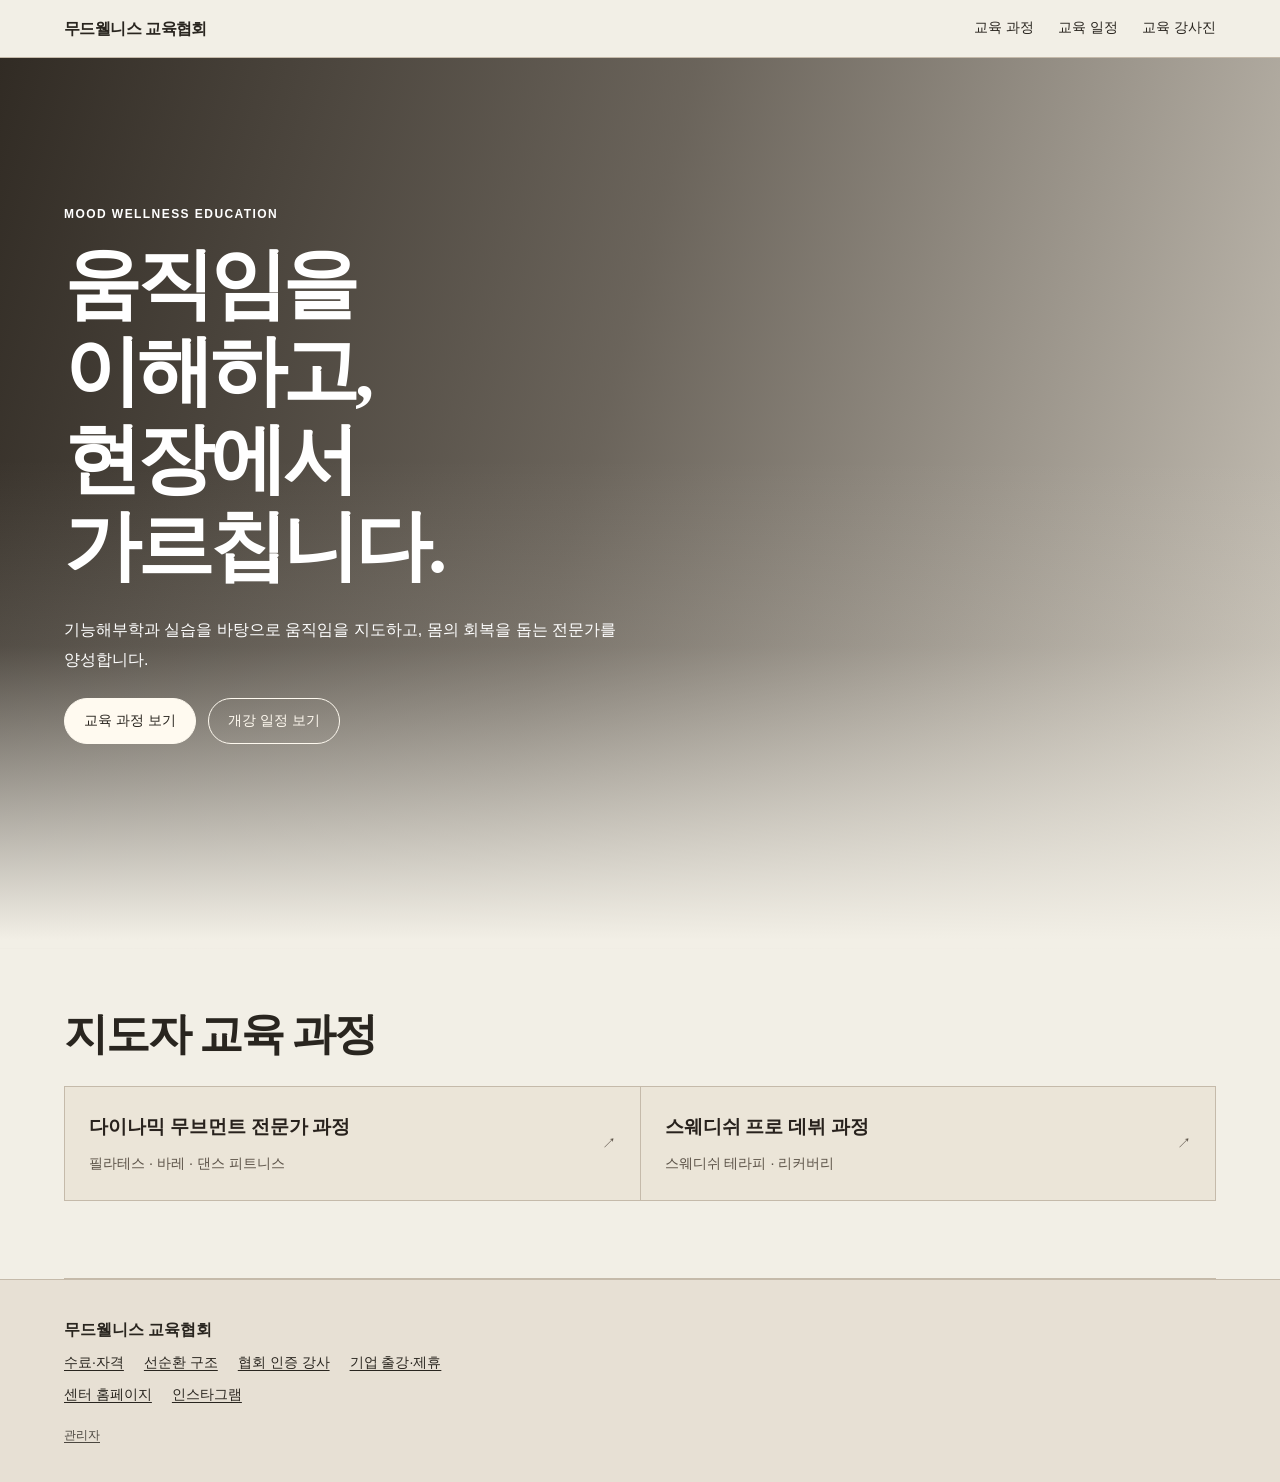
==== commit 5b14ffd1: "Simplify association navigation and improve page readability" ====
--- a/index.html
+++ b/index.html
@@ -739,9 +739,10 @@
 </style>
 <style>
 .edu-nav{position:sticky;top:0;background:#f3f0e7;z-index:5}.edu-nav nav a:hover{text-decoration:underline}.edu-page-hero{padding:clamp(42px,7vw,95px) 5vw;background:linear-gradient(118deg,#30261f,#6a5749);color:#fffaf0}.edu-page-hero h1{font-size:clamp(35px,6vw,72px);letter-spacing:-.055em;line-height:1.18;margin:12px 0}.edu-page-hero p{max-width:58ch;margin-bottom:0}.feature-links{display:grid;grid-template-columns:repeat(auto-fit,minmax(min(100%,220px),1fr));gap:14px}.feature-links a{display:block;padding:24px;background:#e8dfd1;border:1px solid #c9beb0;border-radius:12px;text-decoration:none;color:#28221d;transition:background .2s}.feature-links a:hover{background:#dacbbb}.feature-links strong{display:block;font-size:19px}.edu-section .modal-section{margin:24px 0;padding:clamp(18px,4vw,32px);background:#fffaf1;border:1px solid #c9beb0;border-radius:12px}.edu-section .modal-section-title{font-size:clamp(19px,3vw,26px);color:#382b23}.edu-section .modal-feat-box,.edu-section .modal-step-box{background:#f0e8dc;color:#28221d}.edu-section .modal-grid,.edu-section .modal-feat-grid{gap:12px}.edu-section .modal-text{color:#51473e}.edu-section .modal-subtitle{color:#51473e}.cal-bar{display:flex;align-items:center;justify-content:space-between;gap:12px;margin-bottom:16px}.cal-bar h2{margin:0}.cal-grid{display:grid;grid-template-columns:repeat(7,minmax(0,1fr));gap:2px}.cal-day{background:#fffaf1;min-height:76px;padding:6px;border:1px solid #ddd1c2;overflow-wrap:anywhere}.cal-day.empty{background:transparent;border-color:transparent}.cal-week{text-align:center;font-weight:700;font-size:13px}.cal-event{display:block;width:100%;border:0;text-align:left;background:#e3d4c4;color:#30261f;border-radius:4px;padding:4px;cursor:pointer;margin-top:4px}.edu-panel{margin:20px 0;padding:24px;background:#ebe2d4;border-radius:12px}.edu-form{display:grid;gap:12px;max-width:640px}.edu-form label{display:grid;gap:3px}.edu-form input,.edu-form textarea,.edu-form select{width:100%;font:inherit;padding:8px;border:1px solid #a89989;border-radius:6px;background:#fffcf5}.edu-form input[type=checkbox]{width:auto}.edu-form button{justify-self:start}.edu-panel pre{font:inherit;white-space:pre-wrap;overflow-wrap:anywhere}.edu-profile img{width:100%;max-height:260px;object-fit:cover;border-radius:8px}.edu-profile p{white-space:pre-wrap}@media(max-width:560px){.cal-day{min-height:45px;padding:2px;font-size:12px}.cal-event{font-size:10px;padding:2px}.edu-panel{padding:14px}.edu-nav nav{gap:8px 12px}}
-</style><style>.edu-admin-footer{display:block;width:fit-content;margin-top:12px;font-size:12px;opacity:.8}.edu-photo-gallery{display:grid;grid-template-columns:repeat(auto-fit,minmax(min(100%,240px),1fr));gap:12px;margin:18px 0}.edu-photo-gallery img{display:block;width:100%;height:auto;max-height:540px;object-fit:contain;border-radius:8px;background:#e8dfd1}.edu-profile .edu-photo-gallery img{object-fit:contain}</style><link rel="stylesheet" href="./association.css">
+</style><style>.edu-admin-footer{display:block;width:fit-content;margin-top:12px;font-size:12px;opacity:.8}.edu-photo-gallery{display:grid;grid-template-columns:repeat(auto-fit,minmax(min(100%,240px),1fr));gap:12px;margin:18px 0}.edu-photo-gallery img{display:block;width:100%;height:auto;max-height:540px;object-fit:contain;border-radius:8px;background:#e8dfd1}.edu-profile .edu-photo-gallery img{object-fit:contain}</style><link rel="stylesheet" href="./association.css?v=layout-2">
 </head>
-<body><header class="edu-nav"><a class="edu-brand" href="./">무드웰니스 교육협회</a><nav aria-label="주 메뉴"><a href="./courses.html">과정</a><a href="./completion.html">수료·자격</a><a href="./cycle.html">선순환 구조</a><a href="./calendar.html">교육 일정</a><a href="./instructors.html">교육 강사진</a><a href="./directory.html">협회 인증 강사</a><a href="./partners.html">기업 출강·제휴</a></nav></header><main><section id="hero" class="edu-hero"><span class="edu-kicker">MOOD WELLNESS EDUCATION</span><h1>움직임을 이해하고,<br>현장에서 가르칩니다.</h1><p>필라테스·바레·댄스 피트니스와 테라피·리커버리를 아우르는 무드웰니스의 지도자 교육. 기능해부학과 실습을 바탕으로, 대상에 맞는 프로그램을 설계하고 지도하는 역량을 기릅니다.</p><div class="edu-actions"><a class="edu-button" href="./courses.html">교육 과정 보기</a><a class="edu-button secondary" href="./calendar.html">교육 일정·신청</a></div></section><section class="edu-section home-links"><h2>교육과 협회 활동</h2><div class="feature-links"><a href="./directory.html"><strong>협회 인증 강사</strong>인증 및 프로필 등록 안내</a><a href="./courses.html"><strong>과정</strong>다이나믹 무브먼트 · 스웨디쉬</a><a href="./completion.html"><strong>수료·자격</strong>과정별 기준과 파일럿 수업</a><a href="./cycle.html"><strong>선순환 구조</strong>교육에서 현장까지 이어지는 이유</a><a href="./calendar.html"><strong>교육 일정</strong>월별 개강일과 상세 일정</a><a href="./instructors.html"><strong>교육 강사진</strong>지도자 과정 담당 교육진</a><a href="./partners.html"><strong>기업 출강·제휴</strong>임직원 웰니스와 프로그램 협업</a></div></section></main><footer class="edu-foot"><strong>무드웰니스 교육협회</strong><div><a href="./">교육협회 홈</a><a href="https://02younge.github.io/Moodwellness/">센터 홈페이지</a><a href="https://www.instagram.com/moodwellness_edu/">인스타그램</a></div><a class="edu-admin-footer" href="./admin.html">관리자</a></footer><script>
+<body><header class="edu-nav"><a class="edu-brand" href="./">무드웰니스 교육협회</a><nav aria-label="주 메뉴"><a href="./courses.html">교육 과정</a><a href="./calendar.html">교육 일정</a><a href="./instructors.html">교육 강사진</a></nav></header><main><section id="hero" class="edu-hero"><span class="edu-kicker">MOOD WELLNESS EDUCATION</span><h1>움직임을 이해하고,<br>현장에서 가르칩니다.</h1><p>기능해부학과 실습을 바탕으로 움직임을 지도하고, 몸의 회복을 돕는 전문가를 양성합니다.</p><div class="edu-actions"><a class="edu-button" href="./courses.html">교육 과정 보기</a><a class="edu-button secondary" href="./calendar.html">개강 일정 보기</a></div></section>
+<section class="edu-section home-links" aria-labelledby="home-programs"><h2 id="home-programs">지도자 교육 과정</h2><div class="feature-links home-programs"><a href="./dynamic.html"><div><strong>다이나믹 무브먼트 전문가 과정</strong><span>필라테스 · 바레 · 댄스 피트니스</span></div><span aria-hidden="true">↗</span></a><a href="./swedish.html"><div><strong>스웨디쉬 프로 데뷔 과정</strong><span>스웨디쉬 테라피 · 리커버리</span></div><span aria-hidden="true">↗</span></a></div></section></main><footer class="edu-foot"><strong>무드웰니스 교육협회</strong><nav aria-label="협회 안내"><a href="./completion.html">수료·자격</a><a href="./cycle.html">선순환 구조</a><a href="./directory.html">협회 인증 강사</a><a href="./partners.html">기업 출강·제휴</a></nav><div><a href="https://02younge.github.io/Moodwellness/">센터 홈페이지</a><a href="https://www.instagram.com/moodwellness_edu/">인스타그램</a></div><a class="edu-admin-footer" href="./admin.html">관리자</a></footer><script>
 (() => {
   if (!matchMedia('(prefers-reduced-motion: no-preference)').matches || !('IntersectionObserver' in window)) return;
   const observer = new IntersectionObserver(entries => {
--- a/association.css
+++ b/association.css
@@ -52,3 +52,33 @@
   .feature-links { grid-template-columns: 1fr; }
   .feature-links a { min-height: 0; padding: 17px; }
 }
+
+.edu-nav { padding: 12px max(5vw, 16px); box-shadow: none; }
+.edu-nav nav a { padding: 4px 0; border-bottom: 1px solid transparent; }
+.edu-nav nav a[aria-current] { border-color: currentColor; font-weight: 700; }
+.edu-nav nav a:hover { text-underline-offset: 4px; }
+body #hero.edu-hero { min-height: clamp(440px, 66svh, 680px); }
+.edu-page-hero, body .hero { padding-block: clamp(35px, 6vw, 76px); background: #e8e1d5; color: var(--ink); }
+body .hero h1, body .hero p, body .hero .kicker { color: var(--ink); }
+.edu-page-hero h1, body .hero h1 { font-size: clamp(32px, 5vw, 60px); }
+.edu-page-hero p { color: var(--muted); }
+.edu-section { padding-block: clamp(38px, 6vw, 78px); }
+.edu-section h2 { font-size: clamp(26px, 3.5vw, 44px); }
+.edu-section p, .modal-intro-text, .modal-feat-desc, .modal-step-desc { line-height: 1.8; }
+#course-content { max-width: 930px; }
+#course-content .modal-section { border: 0; border-bottom: 1px solid var(--line); background: transparent; border-radius: 0; padding: 22px 0 30px; margin: 0 0 14px; }
+#course-content .modal-section-title { margin-bottom: 14px; }
+#course-content .modal-feat-num { display: none; }
+.home-links { padding-top: clamp(18px, 4vw, 52px); }
+.home-programs { grid-template-columns: repeat(2, minmax(0, 1fr)); }
+.home-programs a { display: flex; justify-content: space-between; align-items: center; gap: 10px; min-height: 92px; }
+.home-programs a span { color: var(--muted); font-size: .9rem; }
+.edu-foot { background: #e7e0d4; color: var(--ink); border-top: 1px solid var(--line); }
+.edu-foot a { font-size: .875rem; text-underline-offset: 3px; }
+@media (max-width: 620px) {
+  .edu-nav { row-gap: 4px; }
+  .edu-nav nav { gap: 8px 16px; }
+  body #hero.edu-hero { min-height: 0; padding-top: 61px; padding-bottom: 106px; }
+  .home-programs { grid-template-columns: 1fr; }
+  .home-programs a { min-height: 72px; }
+}
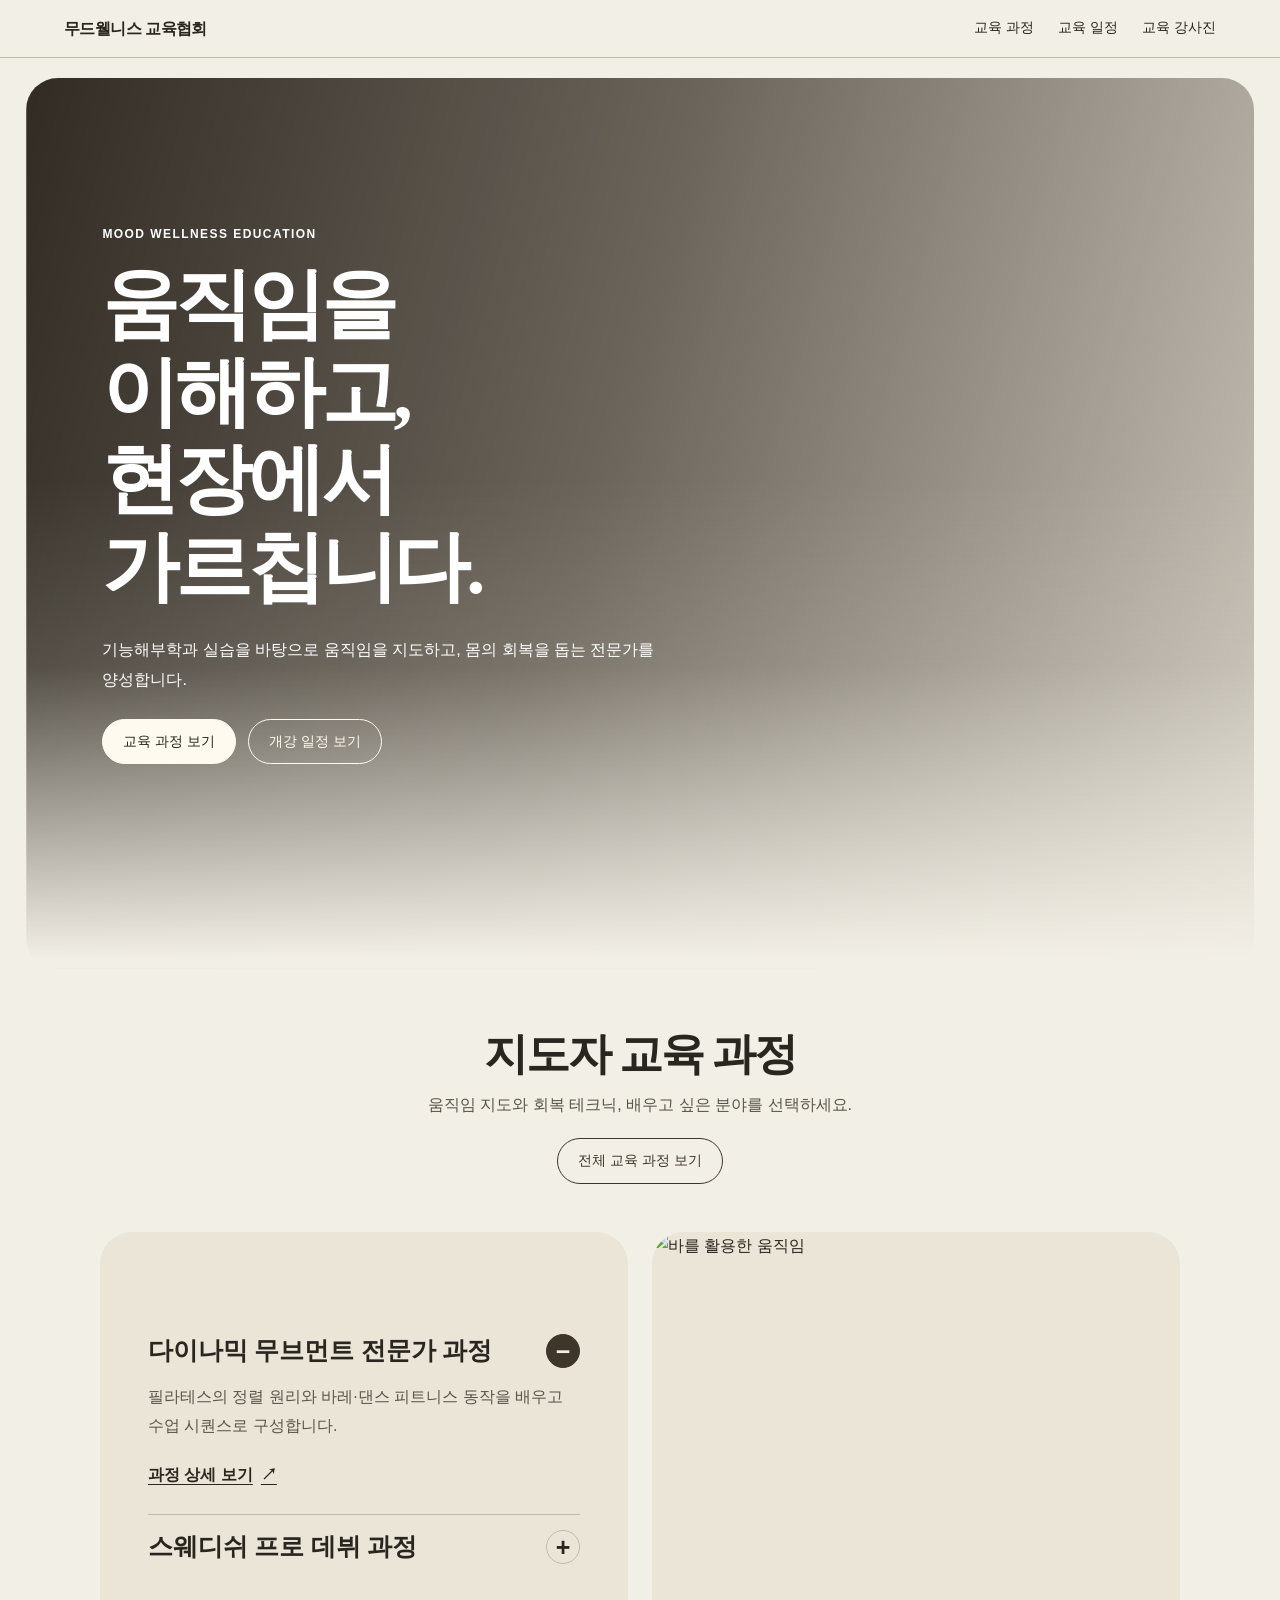
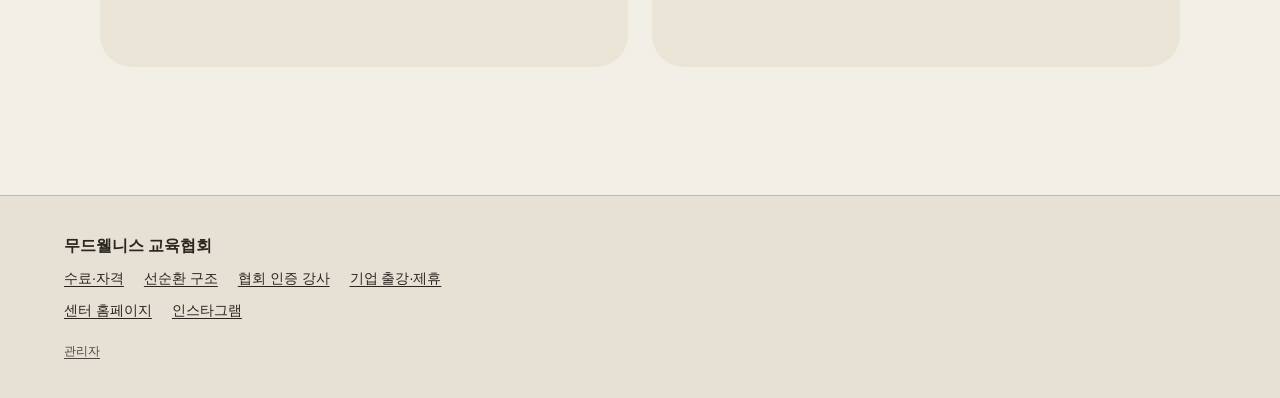
==== commit 1e46cac9: "Refine association layout with rounded panels and course accordion" ====
--- a/index.html
+++ b/index.html
@@ -739,10 +739,39 @@
 </style>
 <style>
 .edu-nav{position:sticky;top:0;background:#f3f0e7;z-index:5}.edu-nav nav a:hover{text-decoration:underline}.edu-page-hero{padding:clamp(42px,7vw,95px) 5vw;background:linear-gradient(118deg,#30261f,#6a5749);color:#fffaf0}.edu-page-hero h1{font-size:clamp(35px,6vw,72px);letter-spacing:-.055em;line-height:1.18;margin:12px 0}.edu-page-hero p{max-width:58ch;margin-bottom:0}.feature-links{display:grid;grid-template-columns:repeat(auto-fit,minmax(min(100%,220px),1fr));gap:14px}.feature-links a{display:block;padding:24px;background:#e8dfd1;border:1px solid #c9beb0;border-radius:12px;text-decoration:none;color:#28221d;transition:background .2s}.feature-links a:hover{background:#dacbbb}.feature-links strong{display:block;font-size:19px}.edu-section .modal-section{margin:24px 0;padding:clamp(18px,4vw,32px);background:#fffaf1;border:1px solid #c9beb0;border-radius:12px}.edu-section .modal-section-title{font-size:clamp(19px,3vw,26px);color:#382b23}.edu-section .modal-feat-box,.edu-section .modal-step-box{background:#f0e8dc;color:#28221d}.edu-section .modal-grid,.edu-section .modal-feat-grid{gap:12px}.edu-section .modal-text{color:#51473e}.edu-section .modal-subtitle{color:#51473e}.cal-bar{display:flex;align-items:center;justify-content:space-between;gap:12px;margin-bottom:16px}.cal-bar h2{margin:0}.cal-grid{display:grid;grid-template-columns:repeat(7,minmax(0,1fr));gap:2px}.cal-day{background:#fffaf1;min-height:76px;padding:6px;border:1px solid #ddd1c2;overflow-wrap:anywhere}.cal-day.empty{background:transparent;border-color:transparent}.cal-week{text-align:center;font-weight:700;font-size:13px}.cal-event{display:block;width:100%;border:0;text-align:left;background:#e3d4c4;color:#30261f;border-radius:4px;padding:4px;cursor:pointer;margin-top:4px}.edu-panel{margin:20px 0;padding:24px;background:#ebe2d4;border-radius:12px}.edu-form{display:grid;gap:12px;max-width:640px}.edu-form label{display:grid;gap:3px}.edu-form input,.edu-form textarea,.edu-form select{width:100%;font:inherit;padding:8px;border:1px solid #a89989;border-radius:6px;background:#fffcf5}.edu-form input[type=checkbox]{width:auto}.edu-form button{justify-self:start}.edu-panel pre{font:inherit;white-space:pre-wrap;overflow-wrap:anywhere}.edu-profile img{width:100%;max-height:260px;object-fit:cover;border-radius:8px}.edu-profile p{white-space:pre-wrap}@media(max-width:560px){.cal-day{min-height:45px;padding:2px;font-size:12px}.cal-event{font-size:10px;padding:2px}.edu-panel{padding:14px}.edu-nav nav{gap:8px 12px}}
-</style><style>.edu-admin-footer{display:block;width:fit-content;margin-top:12px;font-size:12px;opacity:.8}.edu-photo-gallery{display:grid;grid-template-columns:repeat(auto-fit,minmax(min(100%,240px),1fr));gap:12px;margin:18px 0}.edu-photo-gallery img{display:block;width:100%;height:auto;max-height:540px;object-fit:contain;border-radius:8px;background:#e8dfd1}.edu-profile .edu-photo-gallery img{object-fit:contain}</style><link rel="stylesheet" href="./association.css?v=layout-2">
+</style><style>.edu-admin-footer{display:block;width:fit-content;margin-top:12px;font-size:12px;opacity:.8}.edu-photo-gallery{display:grid;grid-template-columns:repeat(auto-fit,minmax(min(100%,240px),1fr));gap:12px;margin:18px 0}.edu-photo-gallery img{display:block;width:100%;height:auto;max-height:540px;object-fit:contain;border-radius:8px;background:#e8dfd1}.edu-profile .edu-photo-gallery img{object-fit:contain}</style><link rel="stylesheet" href="./association.css?v=rounded-layout">
 </head>
 <body><header class="edu-nav"><a class="edu-brand" href="./">무드웰니스 교육협회</a><nav aria-label="주 메뉴"><a href="./courses.html">교육 과정</a><a href="./calendar.html">교육 일정</a><a href="./instructors.html">교육 강사진</a></nav></header><main><section id="hero" class="edu-hero"><span class="edu-kicker">MOOD WELLNESS EDUCATION</span><h1>움직임을 이해하고,<br>현장에서 가르칩니다.</h1><p>기능해부학과 실습을 바탕으로 움직임을 지도하고, 몸의 회복을 돕는 전문가를 양성합니다.</p><div class="edu-actions"><a class="edu-button" href="./courses.html">교육 과정 보기</a><a class="edu-button secondary" href="./calendar.html">개강 일정 보기</a></div></section>
-<section class="edu-section home-links" aria-labelledby="home-programs"><h2 id="home-programs">지도자 교육 과정</h2><div class="feature-links home-programs"><a href="./dynamic.html"><div><strong>다이나믹 무브먼트 전문가 과정</strong><span>필라테스 · 바레 · 댄스 피트니스</span></div><span aria-hidden="true">↗</span></a><a href="./swedish.html"><div><strong>스웨디쉬 프로 데뷔 과정</strong><span>스웨디쉬 테라피 · 리커버리</span></div><span aria-hidden="true">↗</span></a></div></section></main><footer class="edu-foot"><strong>무드웰니스 교육협회</strong><nav aria-label="협회 안내"><a href="./completion.html">수료·자격</a><a href="./cycle.html">선순환 구조</a><a href="./directory.html">협회 인증 강사</a><a href="./partners.html">기업 출강·제휴</a></nav><div><a href="https://02younge.github.io/Moodwellness/">센터 홈페이지</a><a href="https://www.instagram.com/moodwellness_edu/">인스타그램</a></div><a class="edu-admin-footer" href="./admin.html">관리자</a></footer><script>
+
+<section class="edu-section home-links" aria-labelledby="home-programs">
+  <div class="showcase-heading">
+    <h2 id="home-programs">지도자 교육 과정</h2>
+    <p>움직임 지도와 회복 테크닉, 배우고 싶은 분야를 선택하세요.</p>
+    <a class="edu-button secondary" href="./courses.html">전체 교육 과정 보기</a>
+  </div>
+  <div class="program-showcase">
+    <div class="program-picker">
+      <details name="education-track" open>
+        <summary><span>다이나믹 무브먼트 전문가 과정</span><span class="summary-icon" aria-hidden="true"></span></summary>
+        <div class="track-description">
+          <p>필라테스의 정렬 원리와 바레·댄스 피트니스 동작을 배우고 수업 시퀀스로 구성합니다.</p>
+          <a href="./dynamic.html" class="track-link">과정 상세 보기 <span aria-hidden="true">↗</span></a>
+        </div>
+      </details>
+      <details name="education-track" class="recovery-track">
+        <summary><span>스웨디쉬 프로 데뷔 과정</span><span class="summary-icon" aria-hidden="true"></span></summary>
+        <div class="track-description">
+          <p>스웨디쉬 테라피의 기본 테크닉과 실습을 통해 회복 프로그램을 구성하는 법을 배웁니다.</p>
+          <a href="./swedish.html" class="track-link">과정 상세 보기 <span aria-hidden="true">↗</span></a>
+        </div>
+      </details>
+    </div>
+    <div class="program-photo">
+      <img src="https://02younge.github.io/Moodwellness/barre.png" alt="바를 활용한 움직임" loading="lazy" decoding="async">
+      <img src="https://02younge.github.io/Moodwellness/recovery.jpg" class="recovery-photo" alt="리커버리 프로그램 이미지" loading="lazy" decoding="async">
+    </div>
+  </div>
+</section></main><footer class="edu-foot"><strong>무드웰니스 교육협회</strong><nav aria-label="협회 안내"><a href="./completion.html">수료·자격</a><a href="./cycle.html">선순환 구조</a><a href="./directory.html">협회 인증 강사</a><a href="./partners.html">기업 출강·제휴</a></nav><div><a href="https://02younge.github.io/Moodwellness/">센터 홈페이지</a><a href="https://www.instagram.com/moodwellness_edu/">인스타그램</a></div><a class="edu-admin-footer" href="./admin.html">관리자</a></footer><script>
 (() => {
   if (!matchMedia('(prefers-reduced-motion: no-preference)').matches || !('IntersectionObserver' in window)) return;
   const observer = new IntersectionObserver(entries => {
--- a/association.css
+++ b/association.css
@@ -82,3 +82,62 @@
   .home-programs { grid-template-columns: 1fr; }
   .home-programs a { min-height: 72px; }
 }
+
+:root { --surface: #ebe5d8; --radius: clamp(18px, 2.6vw, 32px); }
+body #hero.edu-hero {
+  width: min(1440px, calc(100% - clamp(16px, 4vw, 64px)));
+  margin: clamp(8px, 1.6vw, 24px) auto 0;
+  min-height: clamp(430px, 64svh, 660px);
+  border-radius: var(--radius);
+  padding-inline: clamp(22px, 6vw, 100px);
+}
+.edu-section.home-links { width: min(1080px, 90vw); border-bottom: 0; padding-bottom: clamp(60px, 10vw, 135px); }
+.showcase-heading { text-align: center; margin-bottom: clamp(24px, 4vw, 48px); }
+.showcase-heading h2 { margin-bottom: 8px; }
+.showcase-heading p { margin: 0 0 18px; color: var(--muted); }
+.edu-button, .inner-link-btn, body .button {
+  display: inline-flex; align-items: center; justify-content: center;
+  min-height: 44px; border-radius: 999px; padding: 10px 20px;
+}
+.showcase-heading .edu-button.secondary { background: transparent; color: var(--dark); }
+.program-showcase { display: grid; grid-template-columns: 1fr 1fr; gap: clamp(12px, 2vw, 24px); }
+.program-picker {
+  display: flex; flex-direction: column; justify-content: center;
+  padding: clamp(20px, 4vw, 48px); min-width: 0; background: var(--surface); border-radius: var(--radius);
+}
+.program-picker details + details { border-top: 1px solid var(--line); }
+.program-picker summary {
+  display: flex; align-items: center; justify-content: space-between; gap: 12px;
+  padding: 13px 0; min-height: 54px; cursor: pointer; list-style: none;
+  font: 600 clamp(17px, 2vw, 25px)/1.5 var(--display); word-break: keep-all;
+}
+.program-picker summary::-webkit-details-marker { display: none; }
+.program-picker summary:focus-visible { outline: 2px solid var(--dark); outline-offset: 4px; }
+.summary-icon {
+  display: grid; place-items: center; flex: 0 0 34px; height: 34px; line-height: 1;
+  border-radius: 50%; border: 1px solid var(--line); color: var(--ink); font-family: sans-serif;
+}
+.summary-icon::before { content: '+'; }
+details[open] .summary-icon { background: var(--dark); border-color: var(--dark); color: var(--paper); }
+details[open] .summary-icon::before { content: '−'; }
+.track-description { padding-bottom: 18px; }
+.track-description p { margin: 0 0 12px; color: var(--muted); word-break: keep-all; }
+.track-link { display: inline-flex; gap: 8px; align-items: center; color: var(--ink); font-weight: 700; text-underline-offset: 4px; min-height: 44px; }
+.program-photo { position: relative; min-height: clamp(300px, 34vw, 445px); overflow: hidden; border-radius: var(--radius); background: var(--surface); }
+.program-photo img { display: block; position: absolute; inset: 0; width: 100%; height: 100%; object-fit: cover; object-position: center; }
+.program-photo .recovery-photo { visibility: hidden; }
+.program-showcase:has(.recovery-track[open]) .program-photo img:first-child { visibility: hidden; }
+.program-showcase:has(.recovery-track[open]) .recovery-photo { visibility: visible; }
+.edu-page-hero, body .hero { width: min(1440px, 96%); margin: 12px auto 0; border-radius: var(--radius); }
+#curriculum .curr-col, .edu-section .feature-links a, .edu-panel, .edu-photo-gallery img, .edu-profile img { border-radius: var(--radius); }
+.edu-section .feature-links { background: transparent; border: 0; gap: 12px; }
+.edu-grid article { padding: clamp(18px, 3vw, 30px); }
+.cal-bar .edu-button { width: 44px; padding: 0; aspect-ratio: 1; }
+.cal-bar .edu-button:first-child { background: transparent; color: var(--dark); }
+@media (max-width: 660px) {
+  body #hero.edu-hero { min-height: 0; }
+  .program-showcase { grid-template-columns: 1fr; }
+  .program-photo { min-height: 0; aspect-ratio: 5 / 4; }
+  .program-picker { padding: 15px 20px; }
+  .edu-page-hero, body .hero { width: calc(100% - 16px); }
+}
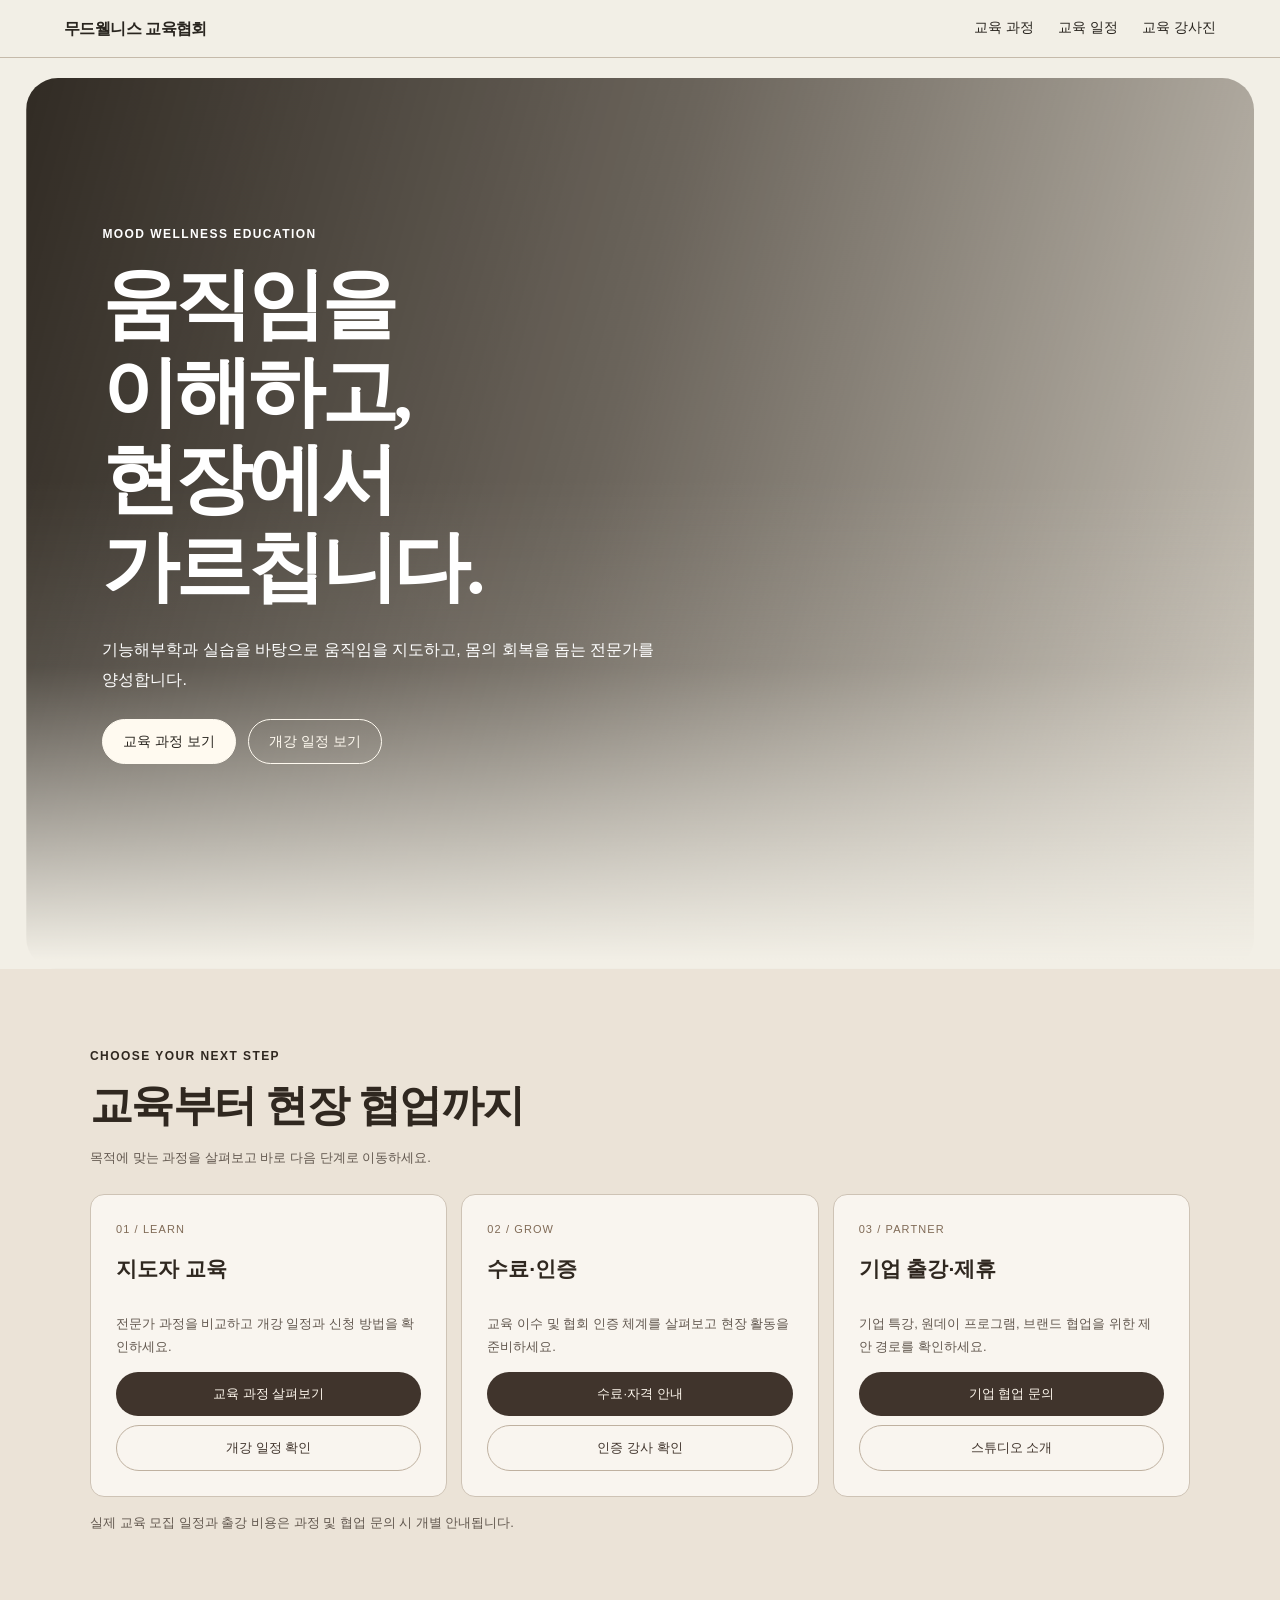
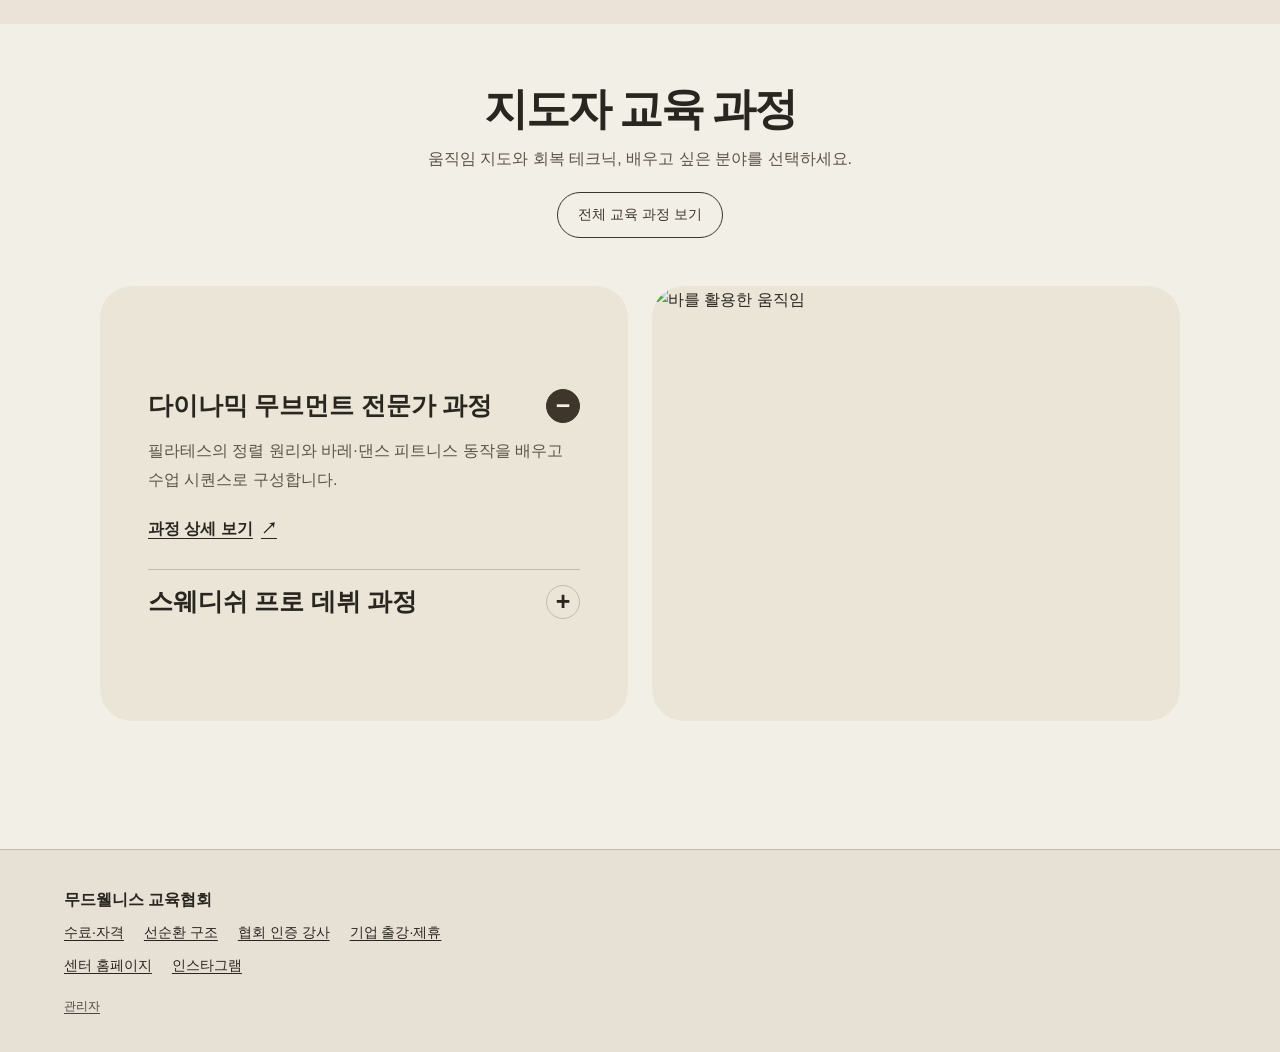
==== commit 3a057e69: "Add conversion-oriented homepage pathways for classes, education and B2B" ====
--- a/index.html
+++ b/index.html
@@ -740,9 +740,30 @@
 <style>
 .edu-nav{position:sticky;top:0;background:#f3f0e7;z-index:5}.edu-nav nav a:hover{text-decoration:underline}.edu-page-hero{padding:clamp(42px,7vw,95px) 5vw;background:linear-gradient(118deg,#30261f,#6a5749);color:#fffaf0}.edu-page-hero h1{font-size:clamp(35px,6vw,72px);letter-spacing:-.055em;line-height:1.18;margin:12px 0}.edu-page-hero p{max-width:58ch;margin-bottom:0}.feature-links{display:grid;grid-template-columns:repeat(auto-fit,minmax(min(100%,220px),1fr));gap:14px}.feature-links a{display:block;padding:24px;background:#e8dfd1;border:1px solid #c9beb0;border-radius:12px;text-decoration:none;color:#28221d;transition:background .2s}.feature-links a:hover{background:#dacbbb}.feature-links strong{display:block;font-size:19px}.edu-section .modal-section{margin:24px 0;padding:clamp(18px,4vw,32px);background:#fffaf1;border:1px solid #c9beb0;border-radius:12px}.edu-section .modal-section-title{font-size:clamp(19px,3vw,26px);color:#382b23}.edu-section .modal-feat-box,.edu-section .modal-step-box{background:#f0e8dc;color:#28221d}.edu-section .modal-grid,.edu-section .modal-feat-grid{gap:12px}.edu-section .modal-text{color:#51473e}.edu-section .modal-subtitle{color:#51473e}.cal-bar{display:flex;align-items:center;justify-content:space-between;gap:12px;margin-bottom:16px}.cal-bar h2{margin:0}.cal-grid{display:grid;grid-template-columns:repeat(7,minmax(0,1fr));gap:2px}.cal-day{background:#fffaf1;min-height:76px;padding:6px;border:1px solid #ddd1c2;overflow-wrap:anywhere}.cal-day.empty{background:transparent;border-color:transparent}.cal-week{text-align:center;font-weight:700;font-size:13px}.cal-event{display:block;width:100%;border:0;text-align:left;background:#e3d4c4;color:#30261f;border-radius:4px;padding:4px;cursor:pointer;margin-top:4px}.edu-panel{margin:20px 0;padding:24px;background:#ebe2d4;border-radius:12px}.edu-form{display:grid;gap:12px;max-width:640px}.edu-form label{display:grid;gap:3px}.edu-form input,.edu-form textarea,.edu-form select{width:100%;font:inherit;padding:8px;border:1px solid #a89989;border-radius:6px;background:#fffcf5}.edu-form input[type=checkbox]{width:auto}.edu-form button{justify-self:start}.edu-panel pre{font:inherit;white-space:pre-wrap;overflow-wrap:anywhere}.edu-profile img{width:100%;max-height:260px;object-fit:cover;border-radius:8px}.edu-profile p{white-space:pre-wrap}@media(max-width:560px){.cal-day{min-height:45px;padding:2px;font-size:12px}.cal-event{font-size:10px;padding:2px}.edu-panel{padding:14px}.edu-nav nav{gap:8px 12px}}
 </style><style>.edu-admin-footer{display:block;width:fit-content;margin-top:12px;font-size:12px;opacity:.8}.edu-photo-gallery{display:grid;grid-template-columns:repeat(auto-fit,minmax(min(100%,240px),1fr));gap:12px;margin:18px 0}.edu-photo-gallery img{display:block;width:100%;height:auto;max-height:540px;object-fit:contain;border-radius:8px;background:#e8dfd1}.edu-profile .edu-photo-gallery img{object-fit:contain}</style><link rel="stylesheet" href="./association.css?v=rounded-layout">
+<style>
+.edu-sales-paths{background:#ebe3d7;color:#302820;padding:clamp(46px,6vw,78px) max(5vw,20px)}
+.edu-sales-paths>h2,.edu-sales-paths>.edu-kicker,.edu-sales-intro,.edu-sales-note{display:block;max-width:1100px;margin-left:auto;margin-right:auto}
+.edu-sales-paths h2{font-size:clamp(28px,4vw,43px);line-height:1.3;letter-spacing:-.04em;margin-top:12px;margin-bottom:12px}
+.edu-sales-intro,.edu-sales-note{font-size:13px;color:#62584f}
+.edu-sales-grid{max-width:1100px;margin:25px auto 15px;display:grid;grid-template-columns:repeat(3,minmax(0,1fr));gap:14px}
+.edu-sales-grid article{background:#f9f5ef;border:1px solid #cec3b5;border-radius:14px;padding:25px;display:flex;flex-direction:column;min-width:0}
+.edu-sales-grid article>span{font-size:11px;letter-spacing:.1em;color:#806b57}
+.edu-sales-grid h3{font-size:21px;margin:12px 0}
+.edu-sales-grid p{font-size:13px;line-height:1.8;color:#62584f;flex:1}
+.edu-sales-grid a{display:block;text-align:center;text-decoration:none;background:#40342c;color:#fff9ef;padding:11px;border-radius:999px;font-size:13px}
+.edu-sales-grid a.edu-sales-secondary{background:transparent;color:#40342c;border:1px solid #bfb1a0;margin-top:9px}
+@media(max-width:780px){.edu-sales-grid{grid-template-columns:1fr}}
+</style>
 </head>
 <body><header class="edu-nav"><a class="edu-brand" href="./">무드웰니스 교육협회</a><nav aria-label="주 메뉴"><a href="./courses.html">교육 과정</a><a href="./calendar.html">교육 일정</a><a href="./instructors.html">교육 강사진</a></nav></header><main><section id="hero" class="edu-hero"><span class="edu-kicker">MOOD WELLNESS EDUCATION</span><h1>움직임을 이해하고,<br>현장에서 가르칩니다.</h1><p>기능해부학과 실습을 바탕으로 움직임을 지도하고, 몸의 회복을 돕는 전문가를 양성합니다.</p><div class="edu-actions"><a class="edu-button" href="./courses.html">교육 과정 보기</a><a class="edu-button secondary" href="./calendar.html">개강 일정 보기</a></div></section>
 
+<section id="edu-sales-paths" class="edu-sales-paths" aria-labelledby="edu-sales-heading">
+<span class="edu-kicker">CHOOSE YOUR NEXT STEP</span><h2 id="edu-sales-heading">교육부터 현장 협업까지</h2><p class="edu-sales-intro">목적에 맞는 과정을 살펴보고 바로 다음 단계로 이동하세요.</p>
+<div class="edu-sales-grid">
+<article><span>01 / LEARN</span><h3>지도자 교육</h3><p>전문가 과정을 비교하고 개강 일정과 신청 방법을 확인하세요.</p><a href="./courses.html">교육 과정 살펴보기</a><a class="edu-sales-secondary" href="./calendar.html">개강 일정 확인</a></article>
+<article><span>02 / GROW</span><h3>수료·인증</h3><p>교육 이수 및 협회 인증 체계를 살펴보고 현장 활동을 준비하세요.</p><a href="./completion.html">수료·자격 안내</a><a class="edu-sales-secondary" href="./directory.html">인증 강사 확인</a></article>
+<article><span>03 / PARTNER</span><h3>기업 출강·제휴</h3><p>기업 특강, 원데이 프로그램, 브랜드 협업을 위한 제안 경로를 확인하세요.</p><a href="./partners.html">기업 협업 문의</a><a class="edu-sales-secondary" href="https://02younge.github.io/Moodwellness/">스튜디오 소개</a></article>
+</div><p class="edu-sales-note">실제 교육 모집 일정과 출강 비용은 과정 및 협업 문의 시 개별 안내됩니다.</p></section>
 <section class="edu-section home-links" aria-labelledby="home-programs">
   <div class="showcase-heading">
     <h2 id="home-programs">지도자 교육 과정</h2>
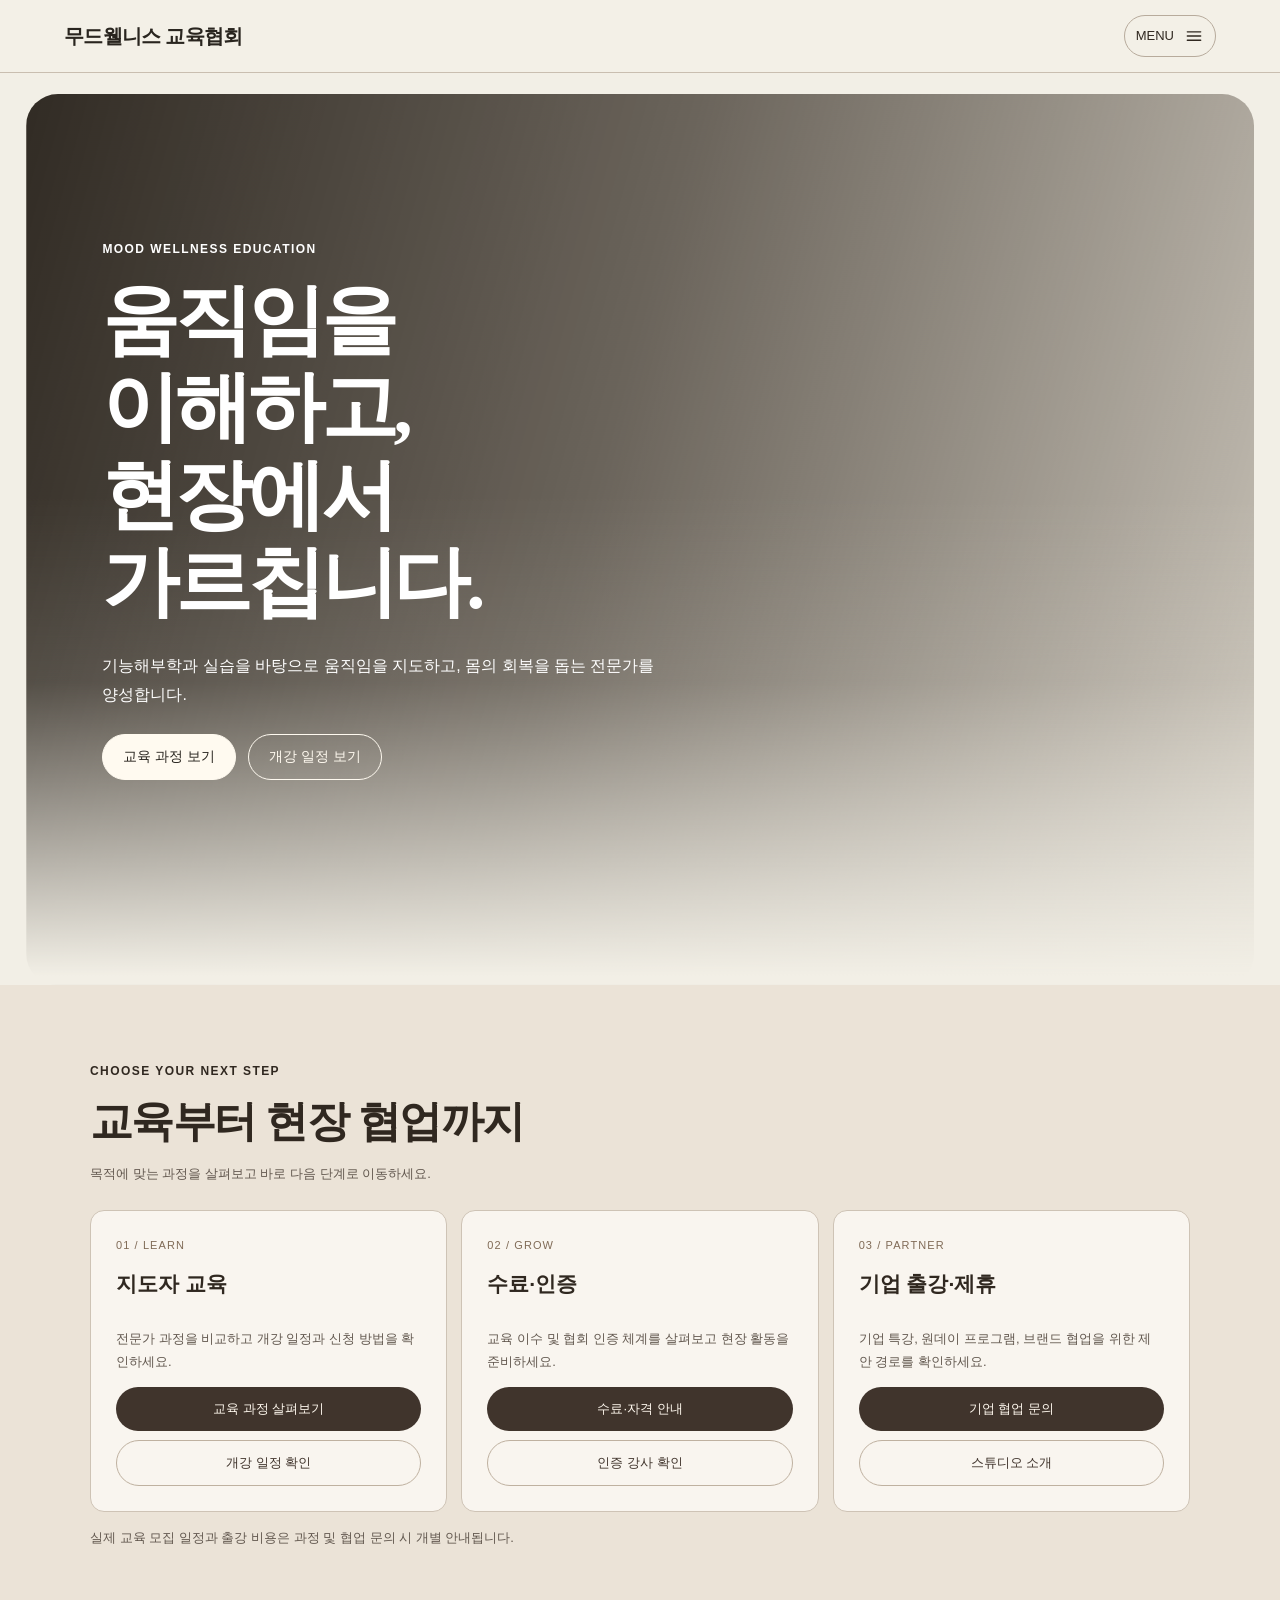
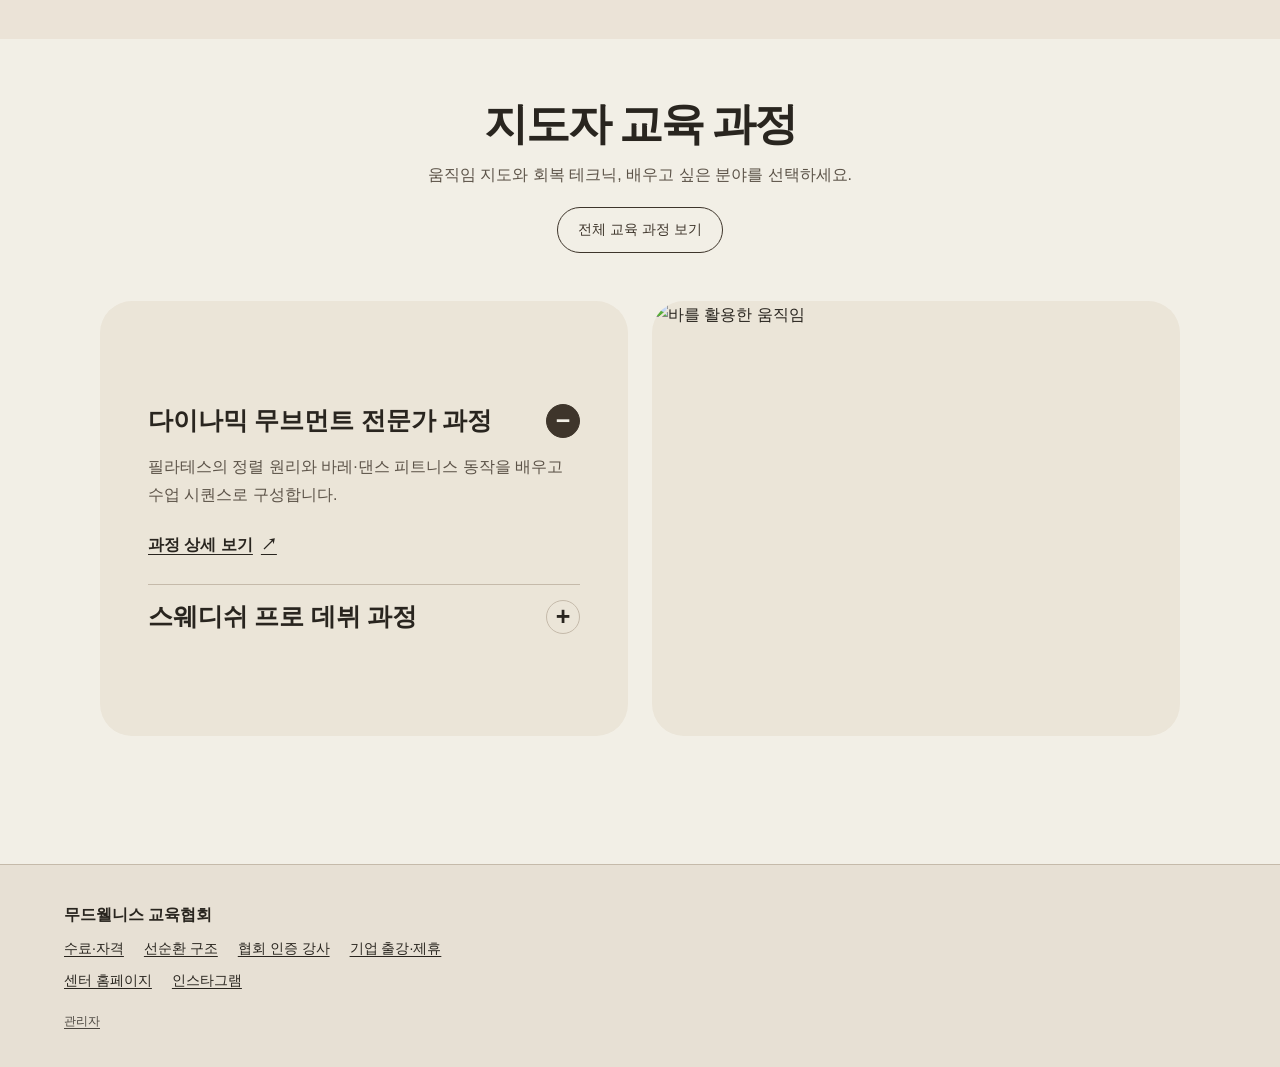
==== commit 3964ffdf: "Replace header links with consistent slide-out menu" ====
--- a/index.html
+++ b/index.html
@@ -754,8 +754,8 @@
 .edu-sales-grid a.edu-sales-secondary{background:transparent;color:#40342c;border:1px solid #bfb1a0;margin-top:9px}
 @media(max-width:780px){.edu-sales-grid{grid-template-columns:1fr}}
 </style>
-</head>
-<body><header class="edu-nav"><a class="edu-brand" href="./">무드웰니스 교육협회</a><nav aria-label="주 메뉴"><a href="./courses.html">교육 과정</a><a href="./calendar.html">교육 일정</a><a href="./instructors.html">교육 강사진</a></nav></header><main><section id="hero" class="edu-hero"><span class="edu-kicker">MOOD WELLNESS EDUCATION</span><h1>움직임을 이해하고,<br>현장에서 가르칩니다.</h1><p>기능해부학과 실습을 바탕으로 움직임을 지도하고, 몸의 회복을 돕는 전문가를 양성합니다.</p><div class="edu-actions"><a class="edu-button" href="./courses.html">교육 과정 보기</a><a class="edu-button secondary" href="./calendar.html">개강 일정 보기</a></div></section>
+<link rel="stylesheet" href="./edu-menu.css?v=1"><script defer src="./edu-menu.js?v=1"></script></head>
+<body><header class="edu-nav"><a class="edu-brand" href="./">무드웰니스 교육협회</a><button type="button" class="edu-menu-trigger" data-edu-menu-open aria-expanded="false" aria-controls="edu-navigation-drawer" aria-label="전체 메뉴 열기"><span>MENU</span><svg viewBox="0 0 24 24" aria-hidden="true"><path d="M4 7h16M4 12h16M4 17h16"/></svg></button></header><div class="edu-drawer-backdrop" data-edu-menu-backdrop aria-hidden="true"></div><aside id="edu-navigation-drawer" class="edu-drawer" role="dialog" aria-modal="true" aria-label="교육협회 전체 메뉴" aria-hidden="true" inert><div class="edu-drawer-head"><div><span class="edu-drawer-kicker">MOOD WELLNESS EDUCATION</span><h2>Explore & Learn</h2></div><button type="button" class="edu-drawer-close" data-edu-menu-close aria-label="메뉴 닫기">×</button></div><nav aria-label="교육협회 전체 카테고리"><a href="./">홈</a><a href="./courses.html">교육 과정</a><a href="./calendar.html">교육 일정</a><a href="./instructors.html">교육 강사진</a><p class="edu-drawer-group">ABOUT & PARTNERSHIP</p><a class="edu-drawer-feature" href="./completion.html">수료·자격 안내</a><a class="edu-drawer-feature" href="./cycle.html">교육 선순환 구조</a><a class="edu-drawer-feature" href="./directory.html">협회 인증 강사</a><a class="edu-drawer-feature" href="./partners.html">기업 출강·제휴</a><p class="edu-drawer-group">MOOD WELLNESS</p><a class="edu-drawer-feature" href="https://02younge.github.io/Moodwellness/">스튜디오 홈페이지</a></nav><p class="edu-drawer-footer">움직임을 이해하고, 현장에서 가르칩니다.</p></aside><main><section id="hero" class="edu-hero"><span class="edu-kicker">MOOD WELLNESS EDUCATION</span><h1>움직임을 이해하고,<br>현장에서 가르칩니다.</h1><p>기능해부학과 실습을 바탕으로 움직임을 지도하고, 몸의 회복을 돕는 전문가를 양성합니다.</p><div class="edu-actions"><a class="edu-button" href="./courses.html">교육 과정 보기</a><a class="edu-button secondary" href="./calendar.html">개강 일정 보기</a></div></section>
 
 <section id="edu-sales-paths" class="edu-sales-paths" aria-labelledby="edu-sales-heading">
 <span class="edu-kicker">CHOOSE YOUR NEXT STEP</span><h2 id="edu-sales-heading">교육부터 현장 협업까지</h2><p class="edu-sales-intro">목적에 맞는 과정을 살펴보고 바로 다음 단계로 이동하세요.</p>
--- a/edu-menu.css
+++ b/edu-menu.css
@@ -0,0 +1,24 @@
+/* Shared slide-out navigation for Mood Wellness Education */
+.edu-nav{position:sticky;top:0;z-index:80;display:flex;align-items:center;justify-content:space-between;gap:16px;padding:15px max(5vw,20px);background:#f3f0e7;border-bottom:1px solid #c9beb0}
+.edu-nav>.edu-brand{max-width:calc(100% - 110px);font-size:clamp(15px,2vw,20px)}
+.edu-nav .edu-menu-trigger{display:inline-flex;align-items:center;gap:10px;padding:9px 11px;background:transparent;border:1px solid #b7ab9c;border-radius:999px;font:inherit;font-size:13px;color:#302820;cursor:pointer;white-space:nowrap}
+.edu-menu-trigger svg{width:20px;height:20px;stroke:currentColor;stroke-width:1.7;fill:none;stroke-linecap:round}
+.edu-drawer-backdrop{position:fixed;inset:0;background:rgba(31,27,22,.42);z-index:120;opacity:0;visibility:hidden;transition:opacity .23s,visibility .23s}
+.edu-drawer{position:fixed;right:0;top:0;bottom:0;z-index:121;width:min(390px,88vw);background:#f3f0e7;color:#302820;box-shadow:-12px 0 40px #211a1230;transform:translateX(105%);visibility:hidden;transition:transform .26s ease,visibility .26s;overflow-y:auto;overscroll-behavior:contain;padding:28px clamp(22px,4vw,35px) 34px}
+body.edu-drawer-open{overflow:hidden}
+.edu-drawer-open .edu-drawer-backdrop{opacity:1;visibility:visible}
+.edu-drawer-open .edu-drawer{transform:translateX(0);visibility:visible}
+.edu-drawer-head{display:flex;align-items:flex-start;justify-content:space-between;gap:16px;padding-bottom:23px;border-bottom:1px solid #c9beb0}
+.edu-drawer-kicker{font-size:10px;letter-spacing:.13em;color:#7b6d5f}
+.edu-drawer-head h2{font-size:24px;line-height:1.3;letter-spacing:-.03em;margin:10px 0 0}
+.edu-drawer-close{display:grid;place-items:center;width:39px;height:39px;flex:0 0 39px;border:1px solid #b7ab9c;border-radius:50%;background:transparent;color:inherit;font-size:25px;line-height:1;cursor:pointer}
+.edu-drawer nav{display:block;margin-top:17px}
+.edu-drawer nav a{display:flex;justify-content:space-between;align-items:center;gap:15px;padding:16px 0;border-bottom:1px solid #d7cfc3;text-decoration:none;color:#302820;font-size:17px;line-height:1.5}
+.edu-drawer nav a::after{content:'↗';font-size:15px;color:#847665}
+.edu-drawer nav a:hover,.edu-drawer nav a[aria-current]{color:#7c5944}
+.edu-drawer-group{margin:27px 0 10px;font-size:11px;letter-spacing:.12em;color:#877767}
+.edu-drawer nav .edu-drawer-feature{font-size:15px}
+.edu-drawer-footer{margin-top:32px;font-size:12px;color:#76695c;line-height:1.8}
+.edu-menu-trigger:focus-visible,.edu-drawer-close:focus-visible,.edu-drawer a:focus-visible{outline:2px solid #95745a;outline-offset:4px}
+@media(max-width:560px){.edu-nav{padding:13px 18px}.edu-nav .edu-menu-trigger{font-size:12px;gap:7px}.edu-drawer{padding:25px 24px 32px}}
+@media(prefers-reduced-motion:reduce){.edu-drawer,.edu-drawer-backdrop{transition:none}}
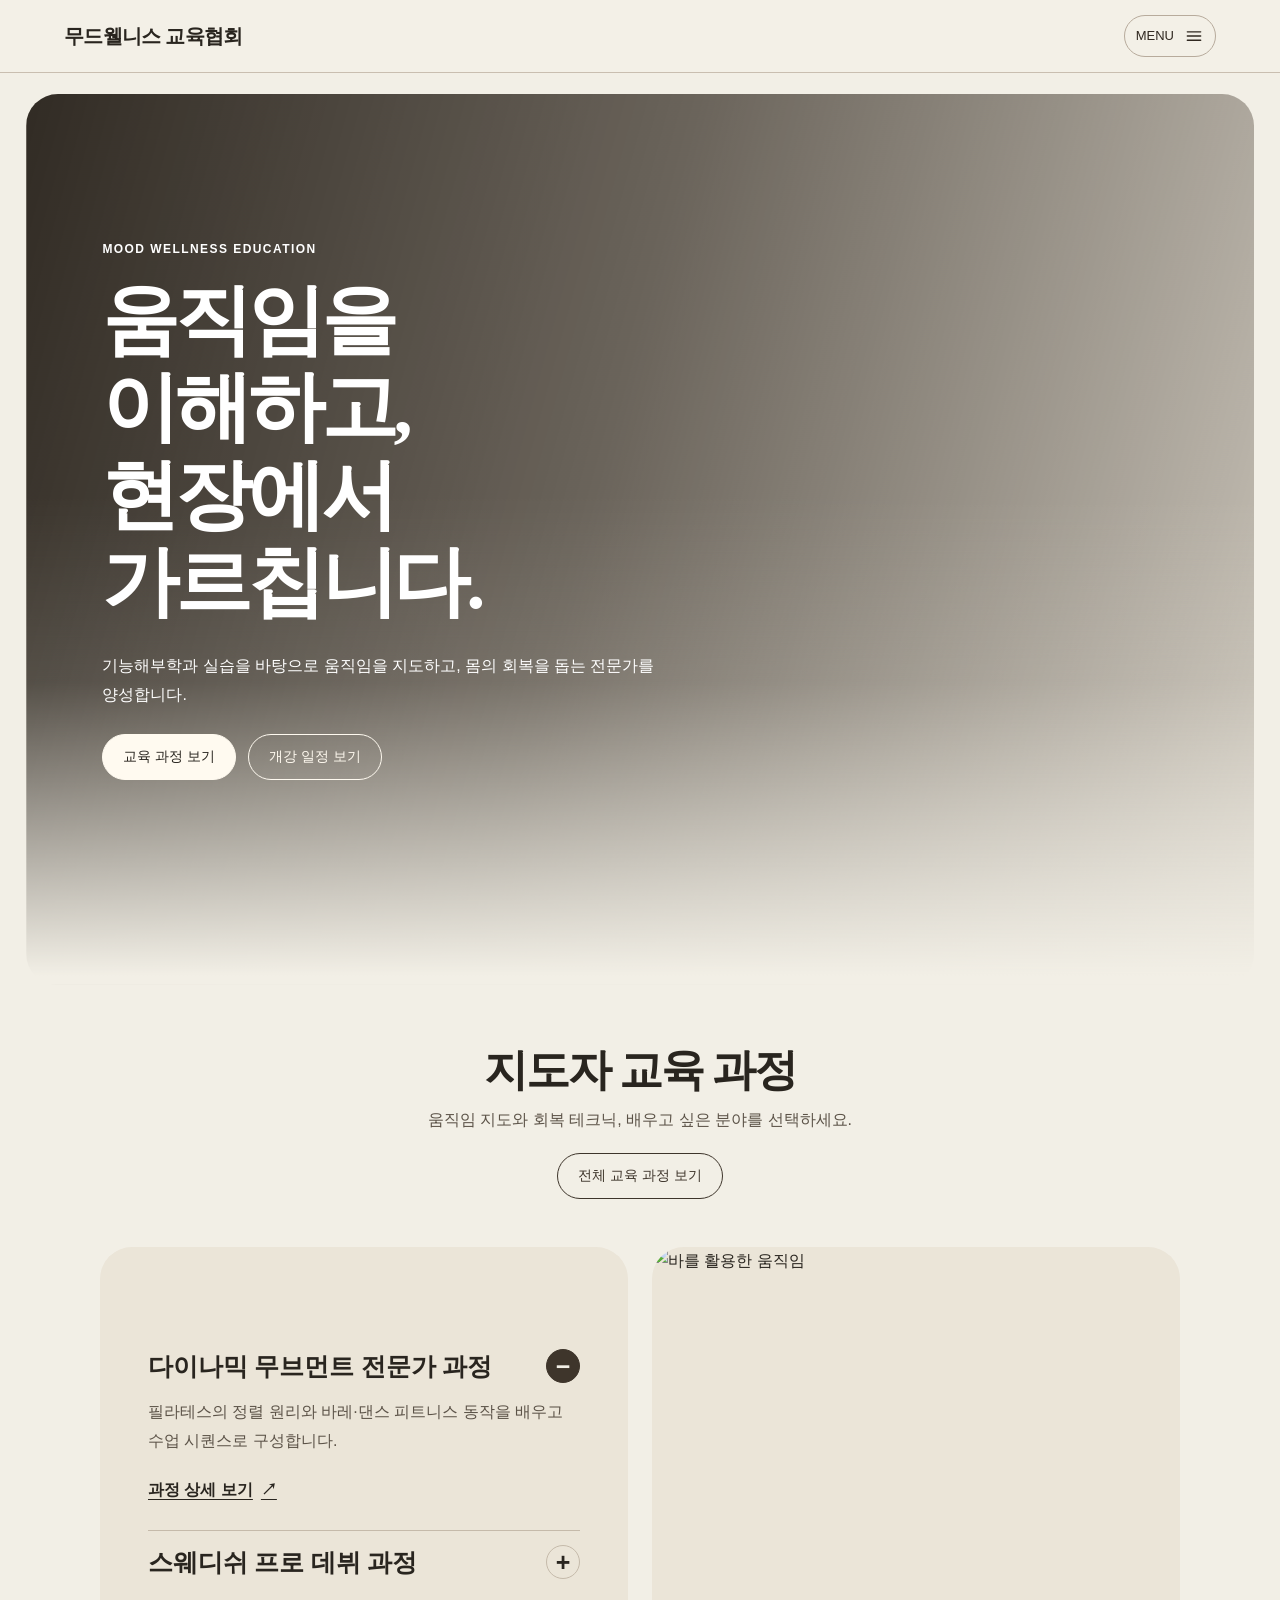
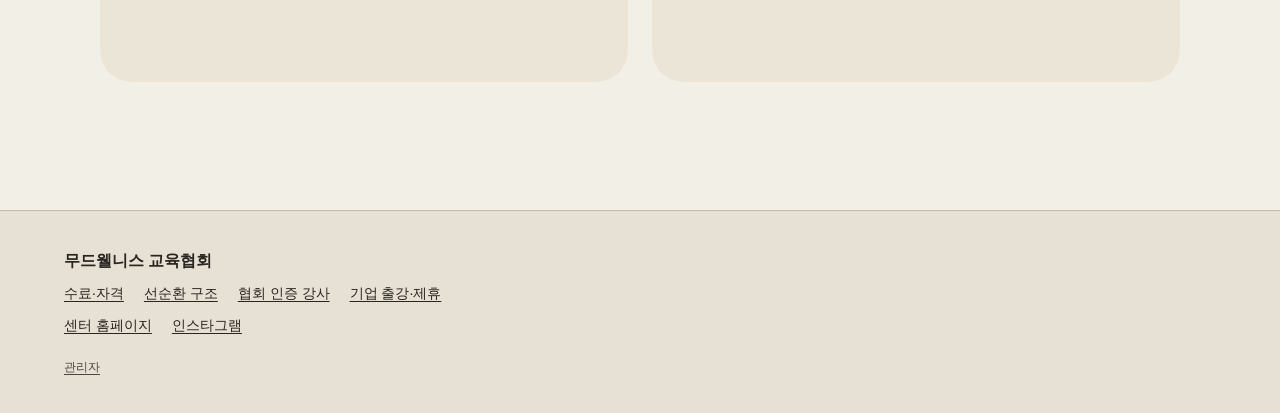
==== commit 28633d65: "Simplify education homepage by removing extra conversion card section" ====
--- a/index.html
+++ b/index.html
@@ -740,30 +740,11 @@
 <style>
 .edu-nav{position:sticky;top:0;background:#f3f0e7;z-index:5}.edu-nav nav a:hover{text-decoration:underline}.edu-page-hero{padding:clamp(42px,7vw,95px) 5vw;background:linear-gradient(118deg,#30261f,#6a5749);color:#fffaf0}.edu-page-hero h1{font-size:clamp(35px,6vw,72px);letter-spacing:-.055em;line-height:1.18;margin:12px 0}.edu-page-hero p{max-width:58ch;margin-bottom:0}.feature-links{display:grid;grid-template-columns:repeat(auto-fit,minmax(min(100%,220px),1fr));gap:14px}.feature-links a{display:block;padding:24px;background:#e8dfd1;border:1px solid #c9beb0;border-radius:12px;text-decoration:none;color:#28221d;transition:background .2s}.feature-links a:hover{background:#dacbbb}.feature-links strong{display:block;font-size:19px}.edu-section .modal-section{margin:24px 0;padding:clamp(18px,4vw,32px);background:#fffaf1;border:1px solid #c9beb0;border-radius:12px}.edu-section .modal-section-title{font-size:clamp(19px,3vw,26px);color:#382b23}.edu-section .modal-feat-box,.edu-section .modal-step-box{background:#f0e8dc;color:#28221d}.edu-section .modal-grid,.edu-section .modal-feat-grid{gap:12px}.edu-section .modal-text{color:#51473e}.edu-section .modal-subtitle{color:#51473e}.cal-bar{display:flex;align-items:center;justify-content:space-between;gap:12px;margin-bottom:16px}.cal-bar h2{margin:0}.cal-grid{display:grid;grid-template-columns:repeat(7,minmax(0,1fr));gap:2px}.cal-day{background:#fffaf1;min-height:76px;padding:6px;border:1px solid #ddd1c2;overflow-wrap:anywhere}.cal-day.empty{background:transparent;border-color:transparent}.cal-week{text-align:center;font-weight:700;font-size:13px}.cal-event{display:block;width:100%;border:0;text-align:left;background:#e3d4c4;color:#30261f;border-radius:4px;padding:4px;cursor:pointer;margin-top:4px}.edu-panel{margin:20px 0;padding:24px;background:#ebe2d4;border-radius:12px}.edu-form{display:grid;gap:12px;max-width:640px}.edu-form label{display:grid;gap:3px}.edu-form input,.edu-form textarea,.edu-form select{width:100%;font:inherit;padding:8px;border:1px solid #a89989;border-radius:6px;background:#fffcf5}.edu-form input[type=checkbox]{width:auto}.edu-form button{justify-self:start}.edu-panel pre{font:inherit;white-space:pre-wrap;overflow-wrap:anywhere}.edu-profile img{width:100%;max-height:260px;object-fit:cover;border-radius:8px}.edu-profile p{white-space:pre-wrap}@media(max-width:560px){.cal-day{min-height:45px;padding:2px;font-size:12px}.cal-event{font-size:10px;padding:2px}.edu-panel{padding:14px}.edu-nav nav{gap:8px 12px}}
 </style><style>.edu-admin-footer{display:block;width:fit-content;margin-top:12px;font-size:12px;opacity:.8}.edu-photo-gallery{display:grid;grid-template-columns:repeat(auto-fit,minmax(min(100%,240px),1fr));gap:12px;margin:18px 0}.edu-photo-gallery img{display:block;width:100%;height:auto;max-height:540px;object-fit:contain;border-radius:8px;background:#e8dfd1}.edu-profile .edu-photo-gallery img{object-fit:contain}</style><link rel="stylesheet" href="./association.css?v=rounded-layout">
-<style>
-.edu-sales-paths{background:#ebe3d7;color:#302820;padding:clamp(46px,6vw,78px) max(5vw,20px)}
-.edu-sales-paths>h2,.edu-sales-paths>.edu-kicker,.edu-sales-intro,.edu-sales-note{display:block;max-width:1100px;margin-left:auto;margin-right:auto}
-.edu-sales-paths h2{font-size:clamp(28px,4vw,43px);line-height:1.3;letter-spacing:-.04em;margin-top:12px;margin-bottom:12px}
-.edu-sales-intro,.edu-sales-note{font-size:13px;color:#62584f}
-.edu-sales-grid{max-width:1100px;margin:25px auto 15px;display:grid;grid-template-columns:repeat(3,minmax(0,1fr));gap:14px}
-.edu-sales-grid article{background:#f9f5ef;border:1px solid #cec3b5;border-radius:14px;padding:25px;display:flex;flex-direction:column;min-width:0}
-.edu-sales-grid article>span{font-size:11px;letter-spacing:.1em;color:#806b57}
-.edu-sales-grid h3{font-size:21px;margin:12px 0}
-.edu-sales-grid p{font-size:13px;line-height:1.8;color:#62584f;flex:1}
-.edu-sales-grid a{display:block;text-align:center;text-decoration:none;background:#40342c;color:#fff9ef;padding:11px;border-radius:999px;font-size:13px}
-.edu-sales-grid a.edu-sales-secondary{background:transparent;color:#40342c;border:1px solid #bfb1a0;margin-top:9px}
-@media(max-width:780px){.edu-sales-grid{grid-template-columns:1fr}}
-</style>
+
 <link rel="stylesheet" href="./edu-menu.css?v=1"><script defer src="./edu-menu.js?v=1"></script></head>
 <body><header class="edu-nav"><a class="edu-brand" href="./">무드웰니스 교육협회</a><button type="button" class="edu-menu-trigger" data-edu-menu-open aria-expanded="false" aria-controls="edu-navigation-drawer" aria-label="전체 메뉴 열기"><span>MENU</span><svg viewBox="0 0 24 24" aria-hidden="true"><path d="M4 7h16M4 12h16M4 17h16"/></svg></button></header><div class="edu-drawer-backdrop" data-edu-menu-backdrop aria-hidden="true"></div><aside id="edu-navigation-drawer" class="edu-drawer" role="dialog" aria-modal="true" aria-label="교육협회 전체 메뉴" aria-hidden="true" inert><div class="edu-drawer-head"><div><span class="edu-drawer-kicker">MOOD WELLNESS EDUCATION</span><h2>Explore & Learn</h2></div><button type="button" class="edu-drawer-close" data-edu-menu-close aria-label="메뉴 닫기">×</button></div><nav aria-label="교육협회 전체 카테고리"><a href="./">홈</a><a href="./courses.html">교육 과정</a><a href="./calendar.html">교육 일정</a><a href="./instructors.html">교육 강사진</a><p class="edu-drawer-group">ABOUT & PARTNERSHIP</p><a class="edu-drawer-feature" href="./completion.html">수료·자격 안내</a><a class="edu-drawer-feature" href="./cycle.html">교육 선순환 구조</a><a class="edu-drawer-feature" href="./directory.html">협회 인증 강사</a><a class="edu-drawer-feature" href="./partners.html">기업 출강·제휴</a><p class="edu-drawer-group">MOOD WELLNESS</p><a class="edu-drawer-feature" href="https://02younge.github.io/Moodwellness/">스튜디오 홈페이지</a></nav><p class="edu-drawer-footer">움직임을 이해하고, 현장에서 가르칩니다.</p></aside><main><section id="hero" class="edu-hero"><span class="edu-kicker">MOOD WELLNESS EDUCATION</span><h1>움직임을 이해하고,<br>현장에서 가르칩니다.</h1><p>기능해부학과 실습을 바탕으로 움직임을 지도하고, 몸의 회복을 돕는 전문가를 양성합니다.</p><div class="edu-actions"><a class="edu-button" href="./courses.html">교육 과정 보기</a><a class="edu-button secondary" href="./calendar.html">개강 일정 보기</a></div></section>
 
-<section id="edu-sales-paths" class="edu-sales-paths" aria-labelledby="edu-sales-heading">
-<span class="edu-kicker">CHOOSE YOUR NEXT STEP</span><h2 id="edu-sales-heading">교육부터 현장 협업까지</h2><p class="edu-sales-intro">목적에 맞는 과정을 살펴보고 바로 다음 단계로 이동하세요.</p>
-<div class="edu-sales-grid">
-<article><span>01 / LEARN</span><h3>지도자 교육</h3><p>전문가 과정을 비교하고 개강 일정과 신청 방법을 확인하세요.</p><a href="./courses.html">교육 과정 살펴보기</a><a class="edu-sales-secondary" href="./calendar.html">개강 일정 확인</a></article>
-<article><span>02 / GROW</span><h3>수료·인증</h3><p>교육 이수 및 협회 인증 체계를 살펴보고 현장 활동을 준비하세요.</p><a href="./completion.html">수료·자격 안내</a><a class="edu-sales-secondary" href="./directory.html">인증 강사 확인</a></article>
-<article><span>03 / PARTNER</span><h3>기업 출강·제휴</h3><p>기업 특강, 원데이 프로그램, 브랜드 협업을 위한 제안 경로를 확인하세요.</p><a href="./partners.html">기업 협업 문의</a><a class="edu-sales-secondary" href="https://02younge.github.io/Moodwellness/">스튜디오 소개</a></article>
-</div><p class="edu-sales-note">실제 교육 모집 일정과 출강 비용은 과정 및 협업 문의 시 개별 안내됩니다.</p></section>
+
 <section class="edu-section home-links" aria-labelledby="home-programs">
   <div class="showcase-heading">
     <h2 id="home-programs">지도자 교육 과정</h2>
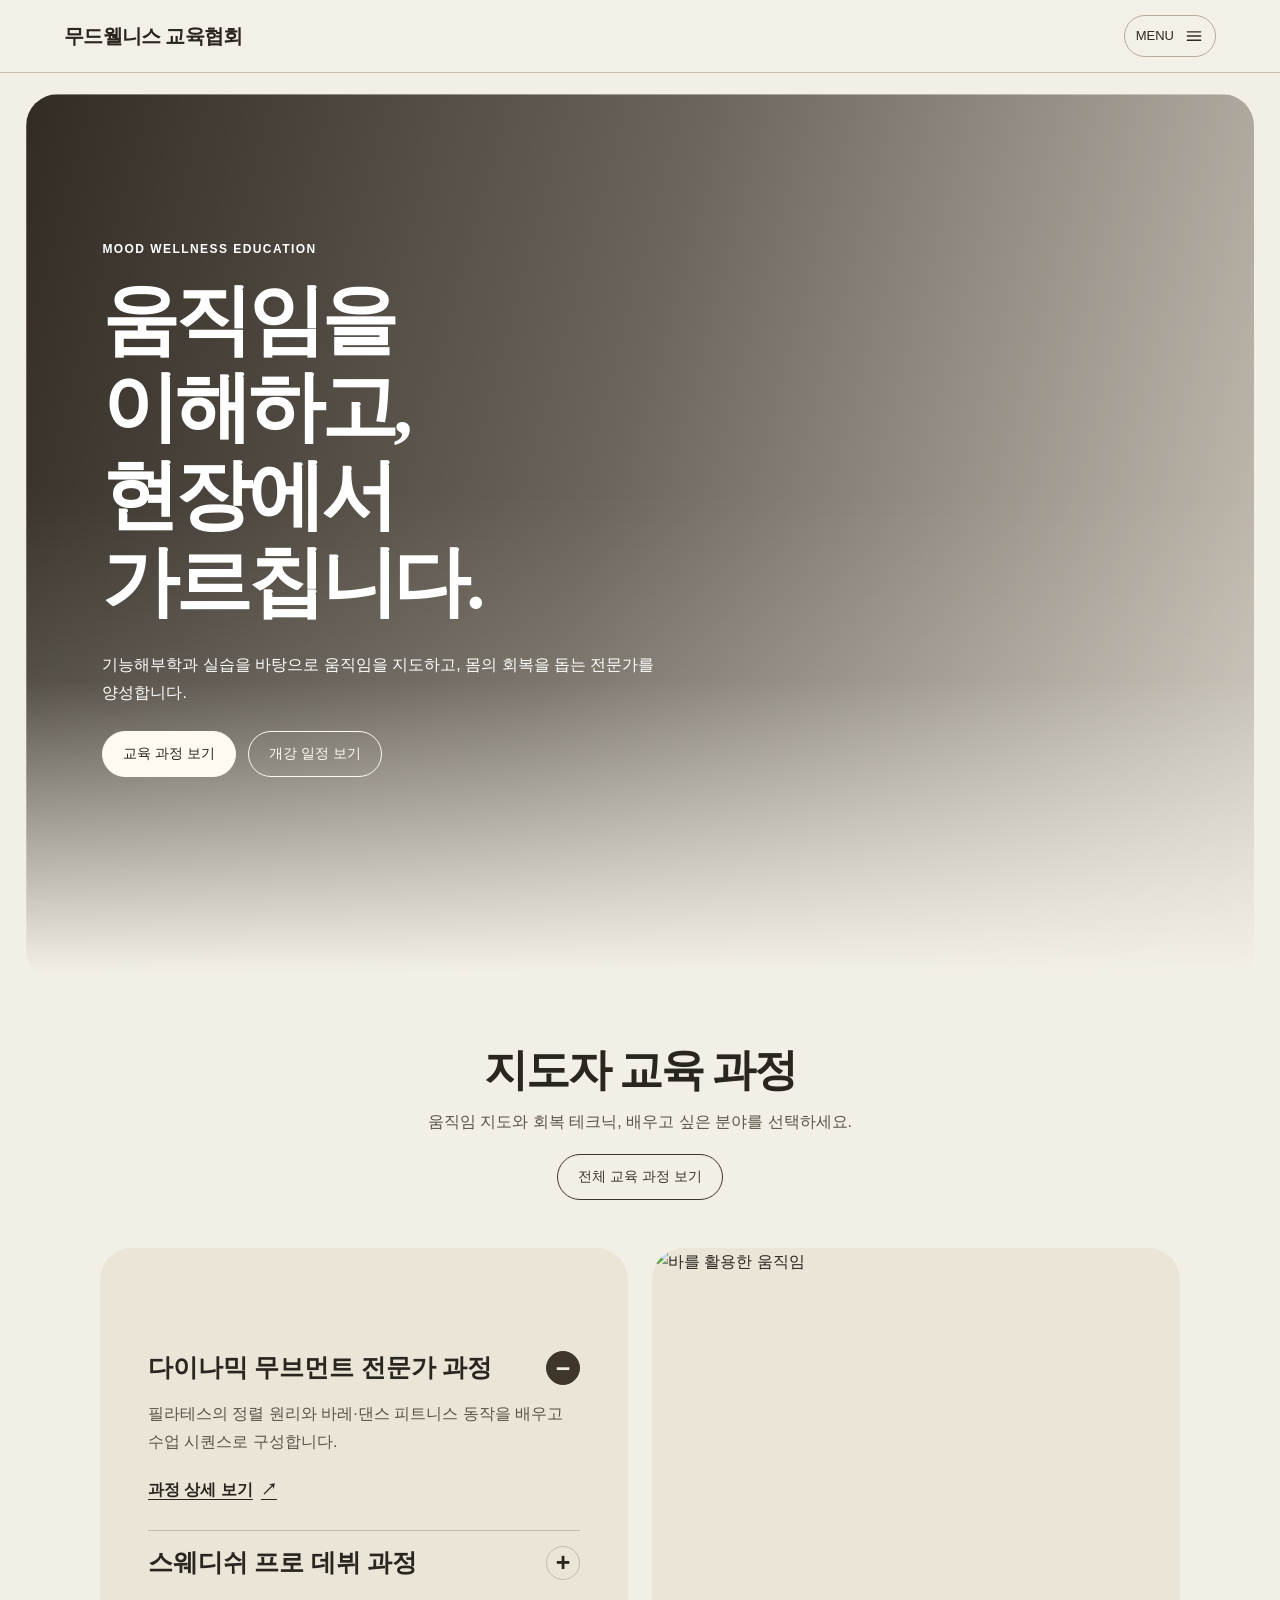
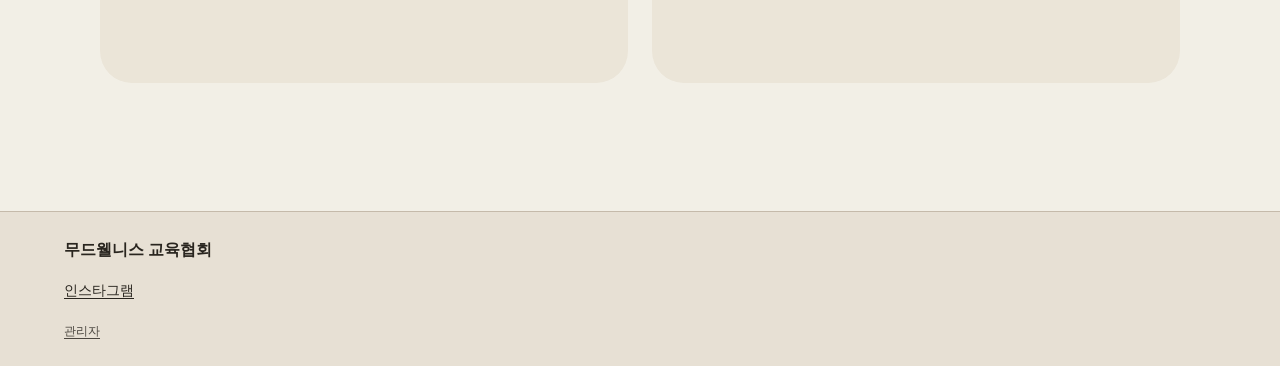
==== commit af9426ed: "Improve education site readability and simplify footers" ====
--- a/index.html
+++ b/index.html
@@ -739,7 +739,7 @@
 </style>
 <style>
 .edu-nav{position:sticky;top:0;background:#f3f0e7;z-index:5}.edu-nav nav a:hover{text-decoration:underline}.edu-page-hero{padding:clamp(42px,7vw,95px) 5vw;background:linear-gradient(118deg,#30261f,#6a5749);color:#fffaf0}.edu-page-hero h1{font-size:clamp(35px,6vw,72px);letter-spacing:-.055em;line-height:1.18;margin:12px 0}.edu-page-hero p{max-width:58ch;margin-bottom:0}.feature-links{display:grid;grid-template-columns:repeat(auto-fit,minmax(min(100%,220px),1fr));gap:14px}.feature-links a{display:block;padding:24px;background:#e8dfd1;border:1px solid #c9beb0;border-radius:12px;text-decoration:none;color:#28221d;transition:background .2s}.feature-links a:hover{background:#dacbbb}.feature-links strong{display:block;font-size:19px}.edu-section .modal-section{margin:24px 0;padding:clamp(18px,4vw,32px);background:#fffaf1;border:1px solid #c9beb0;border-radius:12px}.edu-section .modal-section-title{font-size:clamp(19px,3vw,26px);color:#382b23}.edu-section .modal-feat-box,.edu-section .modal-step-box{background:#f0e8dc;color:#28221d}.edu-section .modal-grid,.edu-section .modal-feat-grid{gap:12px}.edu-section .modal-text{color:#51473e}.edu-section .modal-subtitle{color:#51473e}.cal-bar{display:flex;align-items:center;justify-content:space-between;gap:12px;margin-bottom:16px}.cal-bar h2{margin:0}.cal-grid{display:grid;grid-template-columns:repeat(7,minmax(0,1fr));gap:2px}.cal-day{background:#fffaf1;min-height:76px;padding:6px;border:1px solid #ddd1c2;overflow-wrap:anywhere}.cal-day.empty{background:transparent;border-color:transparent}.cal-week{text-align:center;font-weight:700;font-size:13px}.cal-event{display:block;width:100%;border:0;text-align:left;background:#e3d4c4;color:#30261f;border-radius:4px;padding:4px;cursor:pointer;margin-top:4px}.edu-panel{margin:20px 0;padding:24px;background:#ebe2d4;border-radius:12px}.edu-form{display:grid;gap:12px;max-width:640px}.edu-form label{display:grid;gap:3px}.edu-form input,.edu-form textarea,.edu-form select{width:100%;font:inherit;padding:8px;border:1px solid #a89989;border-radius:6px;background:#fffcf5}.edu-form input[type=checkbox]{width:auto}.edu-form button{justify-self:start}.edu-panel pre{font:inherit;white-space:pre-wrap;overflow-wrap:anywhere}.edu-profile img{width:100%;max-height:260px;object-fit:cover;border-radius:8px}.edu-profile p{white-space:pre-wrap}@media(max-width:560px){.cal-day{min-height:45px;padding:2px;font-size:12px}.cal-event{font-size:10px;padding:2px}.edu-panel{padding:14px}.edu-nav nav{gap:8px 12px}}
-</style><style>.edu-admin-footer{display:block;width:fit-content;margin-top:12px;font-size:12px;opacity:.8}.edu-photo-gallery{display:grid;grid-template-columns:repeat(auto-fit,minmax(min(100%,240px),1fr));gap:12px;margin:18px 0}.edu-photo-gallery img{display:block;width:100%;height:auto;max-height:540px;object-fit:contain;border-radius:8px;background:#e8dfd1}.edu-profile .edu-photo-gallery img{object-fit:contain}</style><link rel="stylesheet" href="./association.css?v=rounded-layout">
+</style><style>.edu-admin-footer{display:block;width:fit-content;margin-top:12px;font-size:12px;opacity:.8}.edu-photo-gallery{display:grid;grid-template-columns:repeat(auto-fit,minmax(min(100%,240px),1fr));gap:12px;margin:18px 0}.edu-photo-gallery img{display:block;width:100%;height:auto;max-height:540px;object-fit:contain;border-radius:8px;background:#e8dfd1}.edu-profile .edu-photo-gallery img{object-fit:contain}</style><link rel="stylesheet" href="./association.css?v=readability-20261122">
 
 <link rel="stylesheet" href="./edu-menu.css?v=1"><script defer src="./edu-menu.js?v=1"></script></head>
 <body><header class="edu-nav"><a class="edu-brand" href="./">무드웰니스 교육협회</a><button type="button" class="edu-menu-trigger" data-edu-menu-open aria-expanded="false" aria-controls="edu-navigation-drawer" aria-label="전체 메뉴 열기"><span>MENU</span><svg viewBox="0 0 24 24" aria-hidden="true"><path d="M4 7h16M4 12h16M4 17h16"/></svg></button></header><div class="edu-drawer-backdrop" data-edu-menu-backdrop aria-hidden="true"></div><aside id="edu-navigation-drawer" class="edu-drawer" role="dialog" aria-modal="true" aria-label="교육협회 전체 메뉴" aria-hidden="true" inert><div class="edu-drawer-head"><div><span class="edu-drawer-kicker">MOOD WELLNESS EDUCATION</span><h2>Explore & Learn</h2></div><button type="button" class="edu-drawer-close" data-edu-menu-close aria-label="메뉴 닫기">×</button></div><nav aria-label="교육협회 전체 카테고리"><a href="./">홈</a><a href="./courses.html">교육 과정</a><a href="./calendar.html">교육 일정</a><a href="./instructors.html">교육 강사진</a><p class="edu-drawer-group">ABOUT & PARTNERSHIP</p><a class="edu-drawer-feature" href="./completion.html">수료·자격 안내</a><a class="edu-drawer-feature" href="./cycle.html">교육 선순환 구조</a><a class="edu-drawer-feature" href="./directory.html">협회 인증 강사</a><a class="edu-drawer-feature" href="./partners.html">기업 출강·제휴</a><p class="edu-drawer-group">MOOD WELLNESS</p><a class="edu-drawer-feature" href="https://02younge.github.io/Moodwellness/">스튜디오 홈페이지</a></nav><p class="edu-drawer-footer">움직임을 이해하고, 현장에서 가르칩니다.</p></aside><main><section id="hero" class="edu-hero"><span class="edu-kicker">MOOD WELLNESS EDUCATION</span><h1>움직임을 이해하고,<br>현장에서 가르칩니다.</h1><p>기능해부학과 실습을 바탕으로 움직임을 지도하고, 몸의 회복을 돕는 전문가를 양성합니다.</p><div class="edu-actions"><a class="edu-button" href="./courses.html">교육 과정 보기</a><a class="edu-button secondary" href="./calendar.html">개강 일정 보기</a></div></section>
@@ -773,7 +773,7 @@
       <img src="https://02younge.github.io/Moodwellness/recovery.jpg" class="recovery-photo" alt="리커버리 프로그램 이미지" loading="lazy" decoding="async">
     </div>
   </div>
-</section></main><footer class="edu-foot"><strong>무드웰니스 교육협회</strong><nav aria-label="협회 안내"><a href="./completion.html">수료·자격</a><a href="./cycle.html">선순환 구조</a><a href="./directory.html">협회 인증 강사</a><a href="./partners.html">기업 출강·제휴</a></nav><div><a href="https://02younge.github.io/Moodwellness/">센터 홈페이지</a><a href="https://www.instagram.com/moodwellness_edu/">인스타그램</a></div><a class="edu-admin-footer" href="./admin.html">관리자</a></footer><script>
+</section></main><footer class="edu-foot"><strong>무드웰니스 교육협회</strong><div><a href="https://www.instagram.com/moodwellness_edu/">인스타그램</a></div><a class="edu-admin-footer" href="./admin.html">관리자</a></footer><script>
 (() => {
   if (!matchMedia('(prefers-reduced-motion: no-preference)').matches || !('IntersectionObserver' in window)) return;
   const observer = new IntersectionObserver(entries => {
--- a/association.css
+++ b/association.css
@@ -141,3 +141,51 @@
   .program-picker { padding: 15px 20px; }
   .edu-page-hero, body .hero { width: calc(100% - 16px); }
 }
+
+/* Keep the same reading rhythm on the home page and course pages. */
+.edu-hero p,
+.edu-page-hero p,
+.edu-section p,
+.edu-section li,
+body .modal-text,
+body .modal-intro-text,
+body .modal-feat-desc,
+body .modal-step-desc {
+  font-size: 1rem;
+  line-height: 1.75;
+  overflow-wrap: anywhere;
+  word-break: keep-all;
+}
+.edu-page-hero p,
+.edu-section > p,
+.showcase-heading p,
+body .modal-text,
+body .modal-feat-desc,
+body .modal-step-desc {
+  color: var(--muted);
+}
+.edu-section > p,
+.edu-page-hero p {
+  max-width: 64ch;
+}
+#course-content .modal-section-title,
+.edu-section h2 {
+  line-height: 1.35;
+}
+.edu-foot {
+  padding-block: 24px;
+}
+.edu-foot > div {
+  margin-top: 8px;
+}
+@media (max-width: 620px) {
+  .edu-section {
+    padding-block: 34px;
+  }
+  .edu-section h2 {
+    font-size: clamp(24px, 6vw, 32px);
+  }
+  #course-content .modal-section {
+    padding-block: 18px 24px;
+  }
+}
